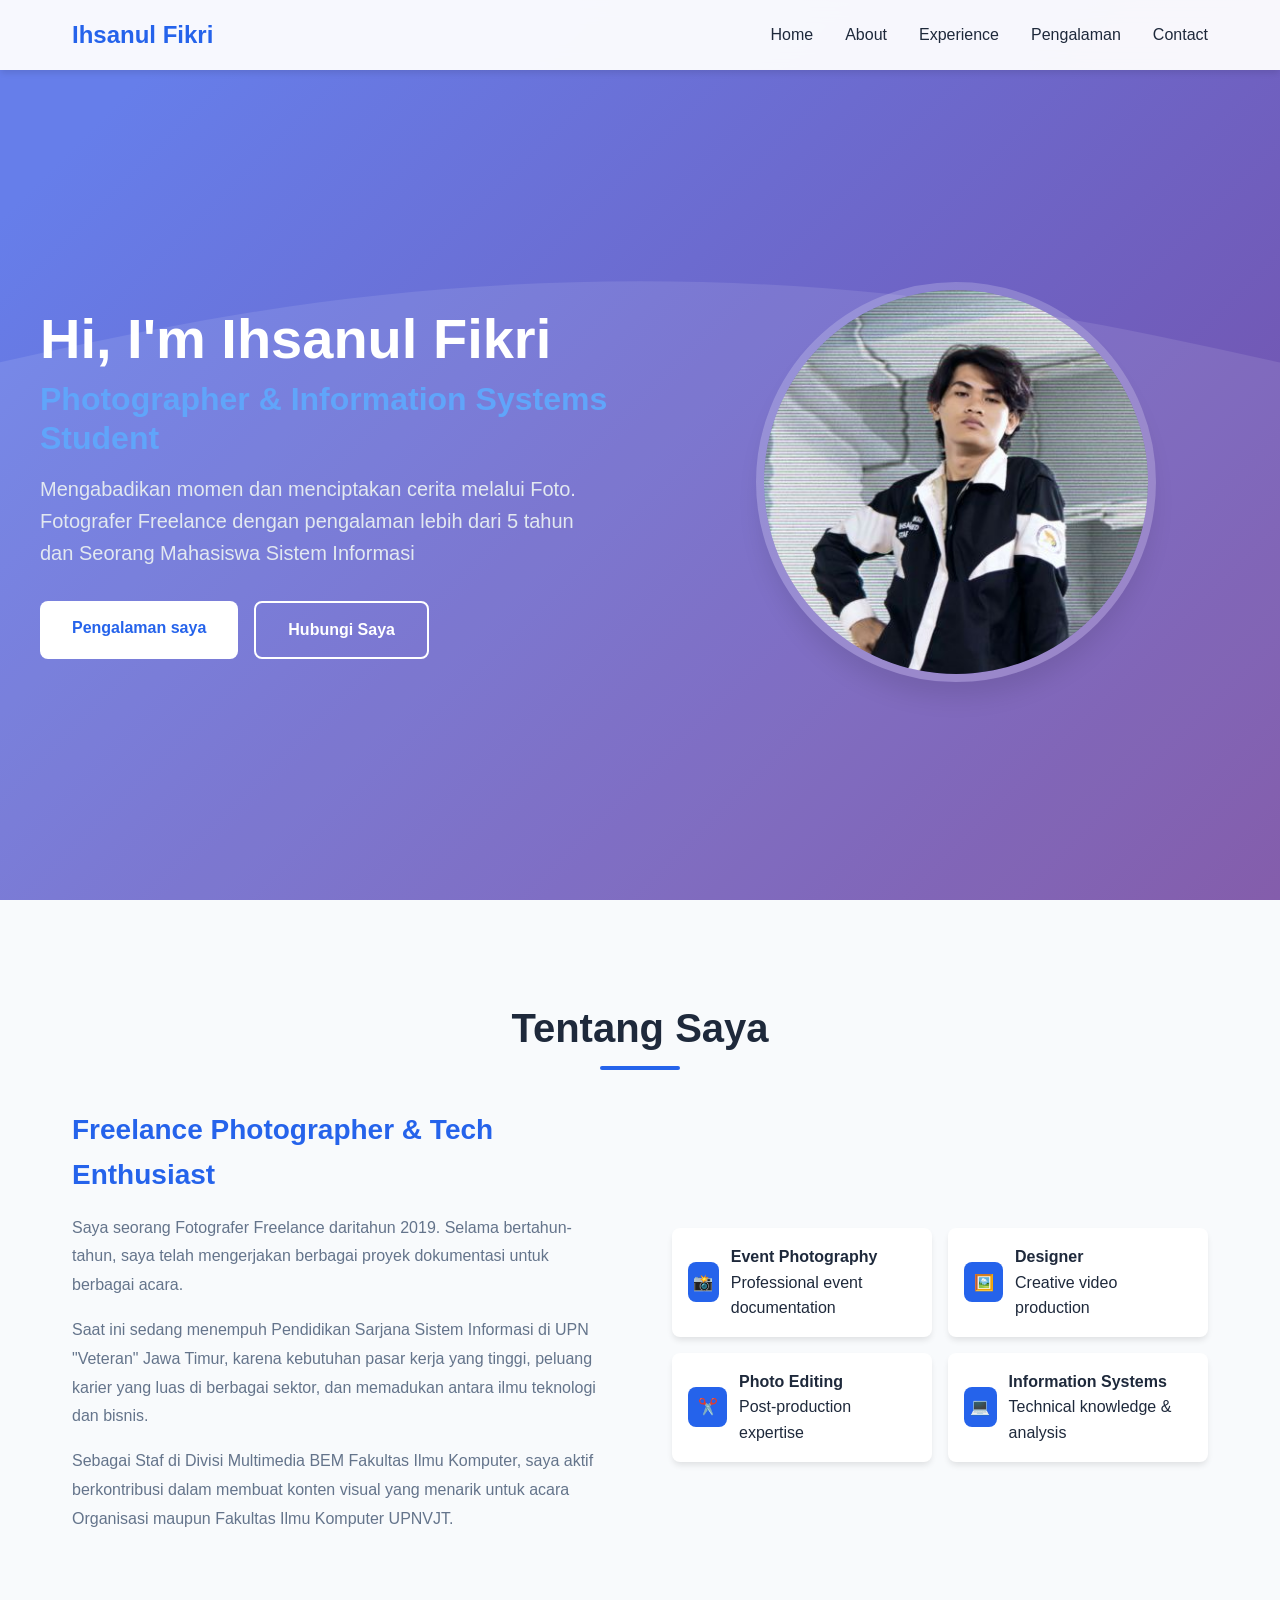
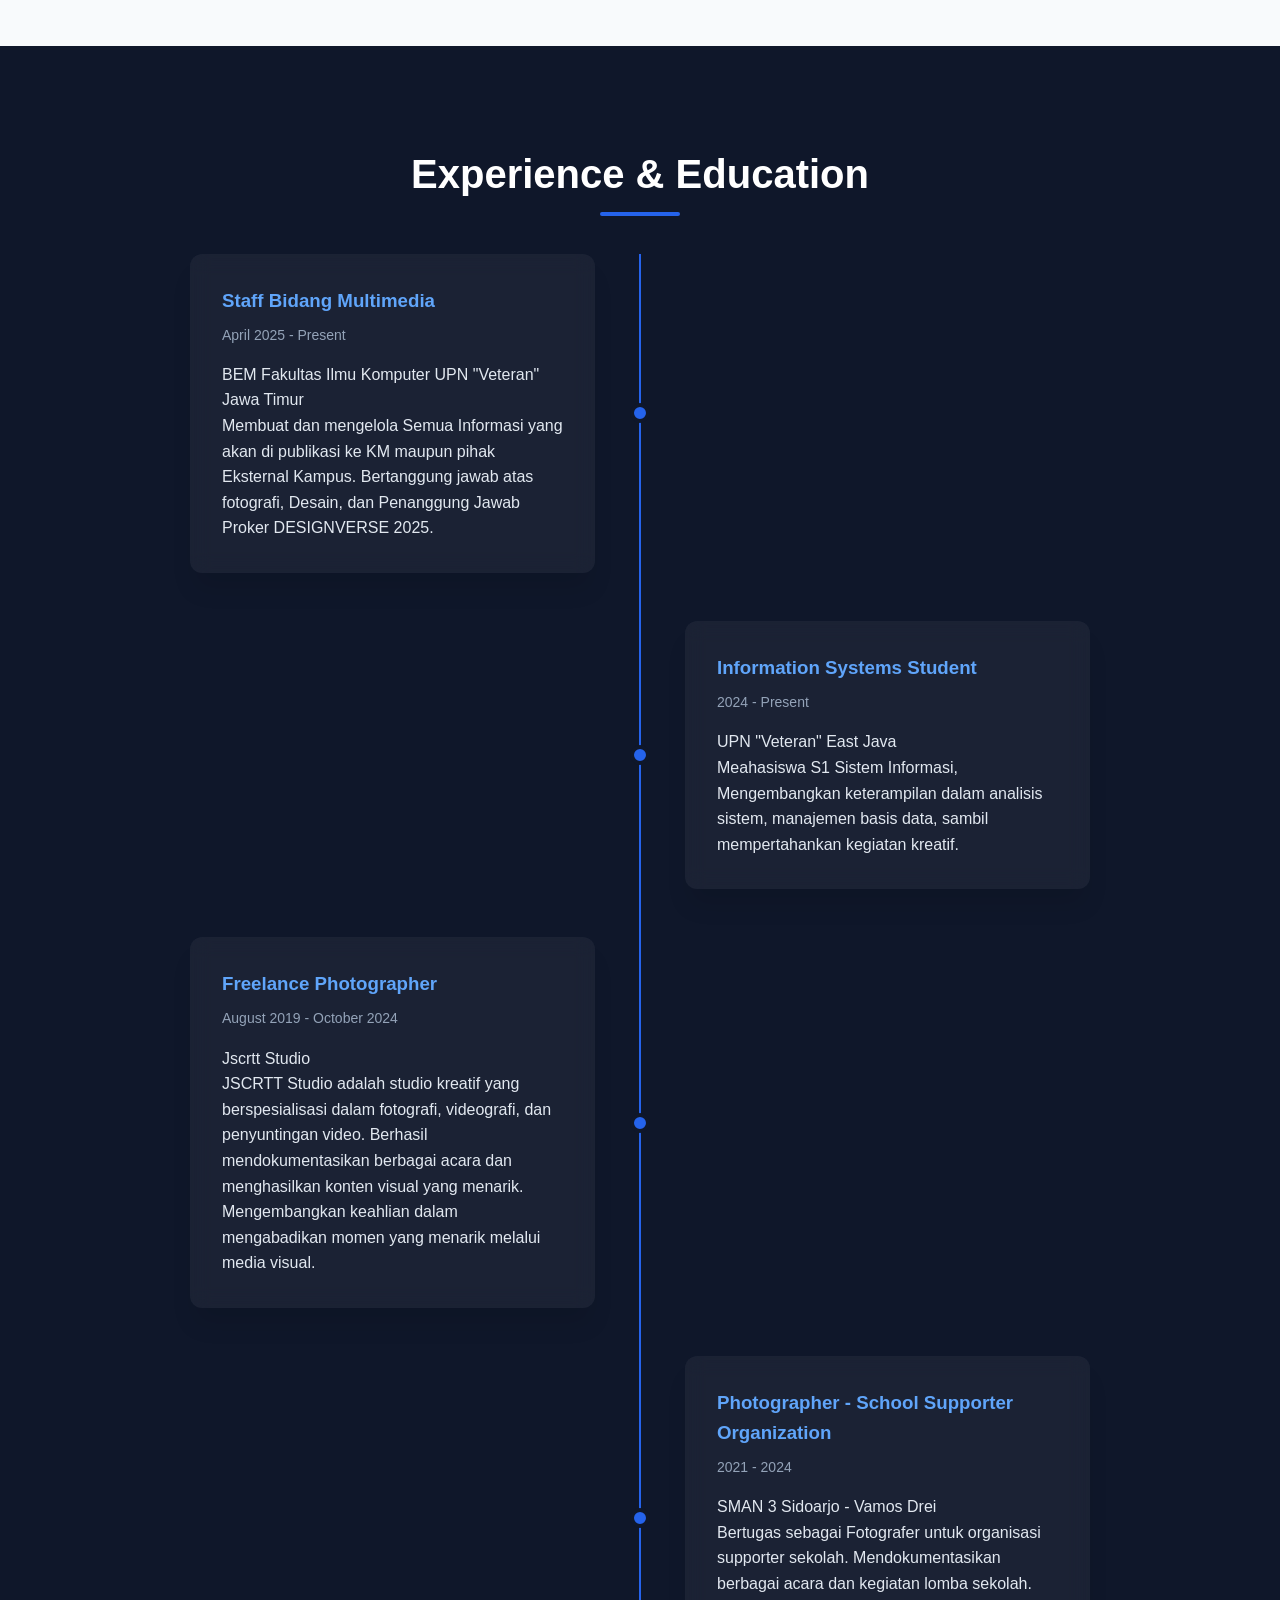
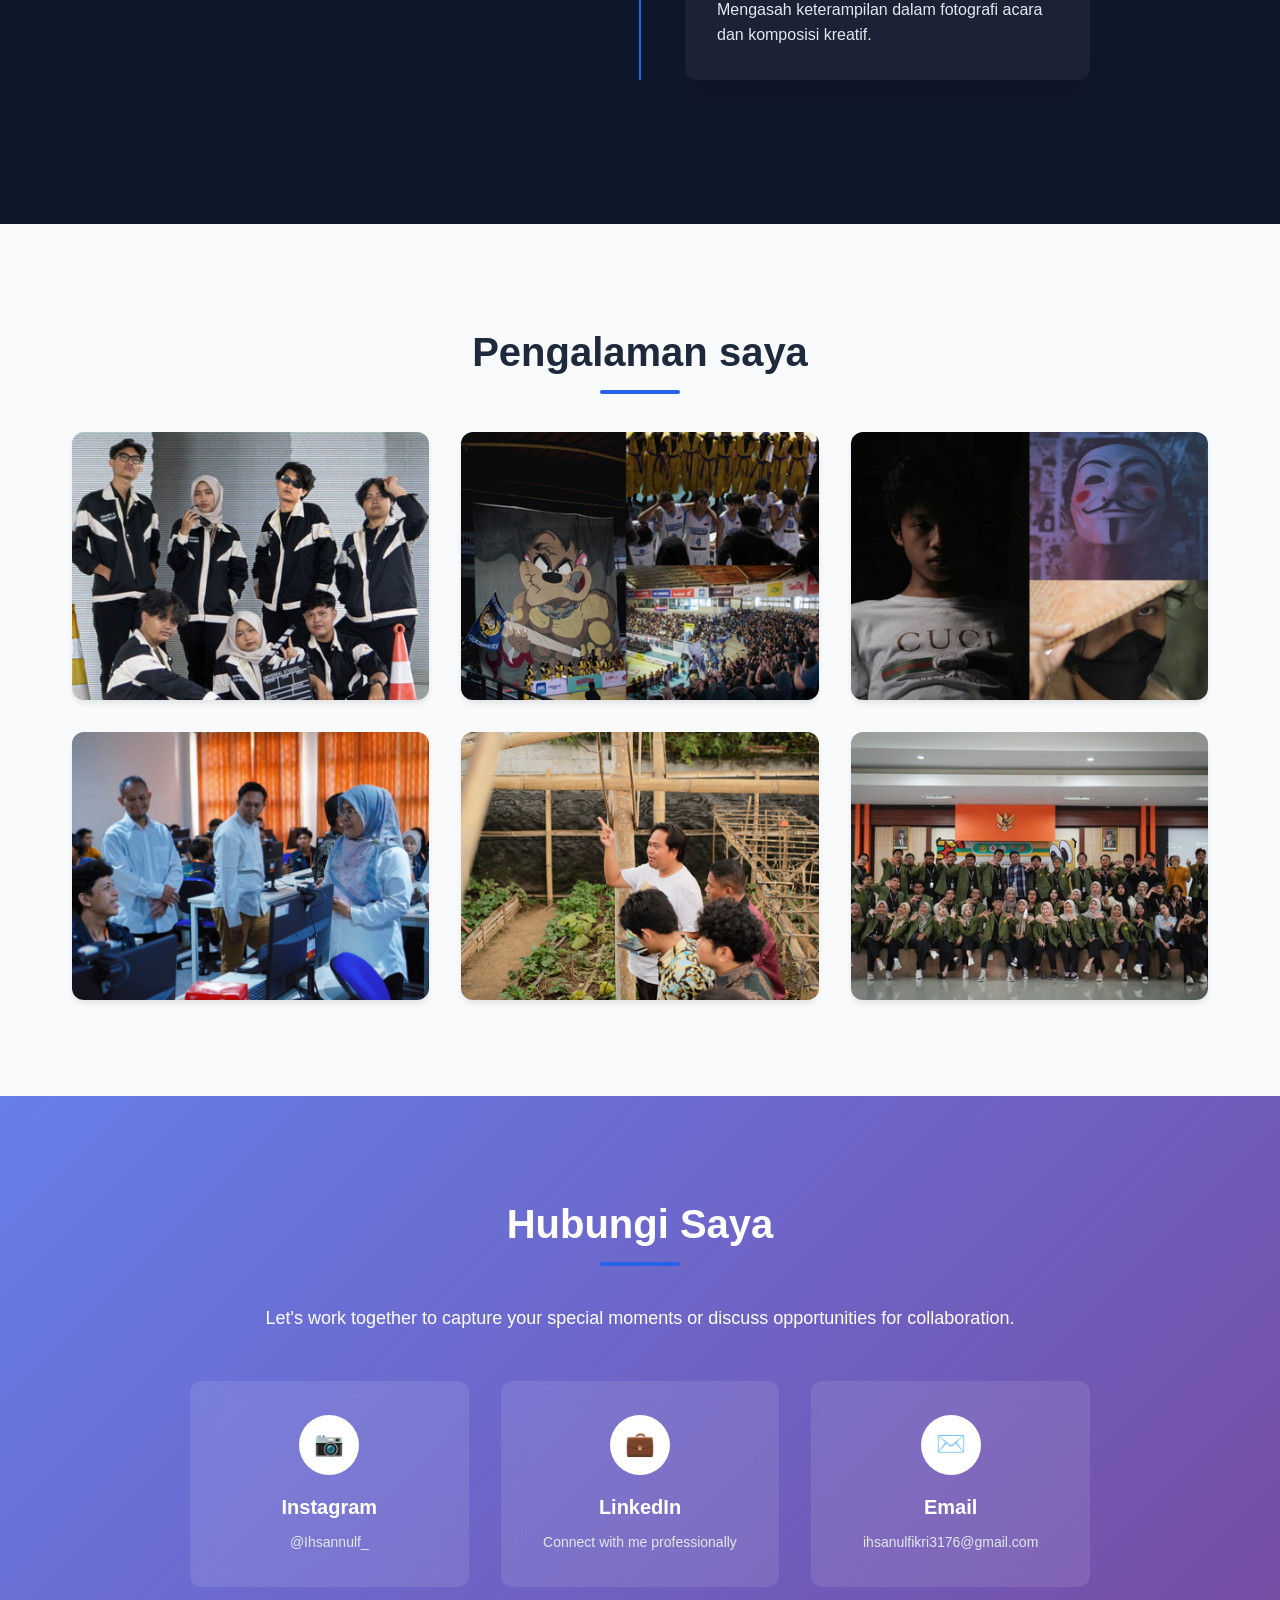
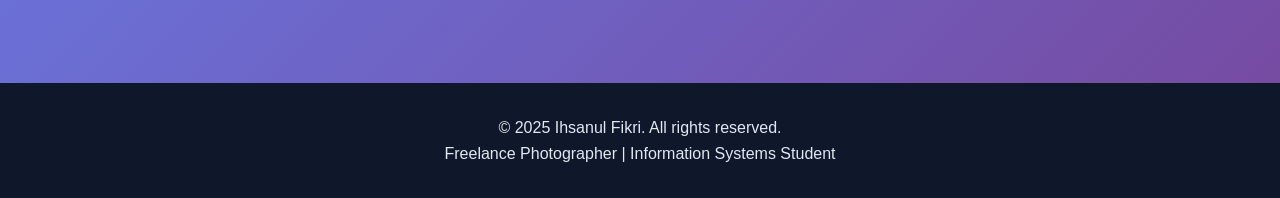
==== index.html @ 61368664 "ganti nama file html" ====
<!DOCTYPE html>
<html lang="en">
  <head>
    <meta charset="UTF-8" />
    <meta name="viewport" content="width=device-width, initial-scale=1.0" />
    <title>Ihsanul Fikri - Portfolio</title>
    <link rel="stylesheet" href="style/style.css">
  </head>
  <body>
    <!-- Navigation -->
    <nav id="navbar">
      <div class="nav-container">
        <div class="logo">Ihsanul Fikri</div>
        <div class="menu-toggle" id="menuToggle">
          <span></span>
          <span></span>
          <span></span>
        </div>
        <ul class="nav-links" id="navLinks">
          <li><a href="#home">Home</a></li>
          <li><a href="#about">About</a></li>
          <li><a href="#experience">Experience</a></li>
          <li><a href="#portfolio">Pengalaman</a></li>
          <li><a href="#contact">Contact</a></li>
        </ul>
      </div>
    </nav>

    <!-- Hero Section -->
    <section id="home" class="hero">
      <div class="hero-content">
        <div class="hero-text">
          <h1>
            Hi, I'm Ihsanul Fikri
            <span>Photographer & Information Systems Student</span>
          </h1>
          <p>
            Mengabadikan momen dan menciptakan cerita melalui Foto. Fotografer
            Freelance dengan pengalaman lebih dari 5 tahun dan Seorang Mahasiswa
            Sistem Informasi
          </p>
          <div class="cta-buttons">
            <a href="#portfolio" class="btn btn-primary">Pengalaman saya</a>
            <a href="#contact" class="btn btn-secondary">Hubungi Saya</a>
          </div>
        </div>
        <div class="hero-image">
          <div class="hero-image-container">
            <img
              src="profile.jpg"
              alt="Professional portrait photograph of Ihsanul Fikri, young male photographer holding camera in modern photography studio with soft dramatic lighting and neutral backdrop"
            />
          </div>
        </div>
      </div>
    </section>

    <!-- About Section -->
    <section id="about" class="about fade-in">
      <h2 class="section-title">Tentang Saya</h2>
      <div class="about-content">
        <div class="about-text">
          <h3>Freelance Photographer & Tech Enthusiast</h3>
          <p>
            Saya seorang Fotografer Freelance daritahun 2019. Selama
            bertahun-tahun, saya telah mengerjakan berbagai proyek dokumentasi
            untuk berbagai acara.
          </p>
          <p>
            Saat ini sedang menempuh Pendidikan Sarjana Sistem Informasi di UPN
            "Veteran" Jawa Timur, karena kebutuhan pasar kerja yang tinggi,
            peluang karier yang luas di berbagai sektor, dan memadukan antara
            ilmu teknologi dan bisnis.
          </p>
          <p>
            Sebagai Staf di Divisi Multimedia BEM Fakultas Ilmu Komputer, saya
            aktif berkontribusi dalam membuat konten visual yang menarik untuk
            acara Organisasi maupun Fakultas Ilmu Komputer UPNVJT.
          </p>
        </div>
        <div class="skills">
          <div class="skill-item">
            <div class="skill-icon">📸</div>
            <div>
              <strong>Event Photography</strong>
              <p>Professional event documentation</p>
            </div>
          </div>
          <div class="skill-item">
            <div class="skill-icon">🖼️</div>
            <div>
              <strong>Designer</strong>
              <p>Creative video production</p>
            </div>
          </div>
          <div class="skill-item">
            <div class="skill-icon">✂️</div>
            <div>
              <strong>Photo Editing</strong>
              <p>Post-production expertise</p>
            </div>
          </div>
          <div class="skill-item">
            <div class="skill-icon">💻</div>
            <div>
              <strong>Information Systems</strong>
              <p>Technical knowledge & analysis</p>
            </div>
          </div>
        </div>
      </div>
    </section>

    <!-- Experience Section -->
    <section id="experience" class="experience fade-in">
      <h2 class="section-title">Experience & Education</h2>
      <div class="timeline">
        <div class="timeline-item">
          <div class="timeline-content">
            <h3>Staff Bidang Multimedia</h3>
            <div class="date">April 2025 - Present</div>
            <p>BEM Fakultas Ilmu Komputer UPN "Veteran" Jawa Timur</p>
            <p>
              Membuat dan mengelola Semua Informasi yang akan di publikasi ke KM
              maupun pihak Eksternal Kampus. Bertanggung jawab atas fotografi,
              Desain, dan Penanggung Jawab Proker DESIGNVERSE 2025.
            </p>
          </div>
          <div class="timeline-dot"></div>
        </div>

        <div class="timeline-item">
          <div class="timeline-content">
            <h3>Information Systems Student</h3>
            <div class="date">2024 - Present</div>
            <p>UPN "Veteran" East Java</p>
            <p>
              Meahasiswa S1 Sistem Informasi, Mengembangkan keterampilan dalam
              analisis sistem, manajemen basis data, sambil mempertahankan
              kegiatan kreatif.
            </p>
          </div>
          <div class="timeline-dot"></div>
        </div>

        <div class="timeline-item">
          <div class="timeline-content">
            <h3>Freelance Photographer</h3>
            <div class="date">August 2019 - October 2024</div>
            <p>Jscrtt Studio</p>
            <p>
              JSCRTT Studio adalah studio kreatif yang berspesialisasi dalam
              fotografi, videografi, dan penyuntingan video. Berhasil
              mendokumentasikan berbagai acara dan menghasilkan konten visual
              yang menarik. Mengembangkan keahlian dalam mengabadikan momen yang
              menarik melalui media visual.
            </p>
          </div>
          <div class="timeline-dot"></div>
        </div>

        <div class="timeline-item">
          <div class="timeline-content">
            <h3>Photographer - School Supporter Organization</h3>
            <div class="date">2021 - 2024</div>
            <p>SMAN 3 Sidoarjo - Vamos Drei</p>
            <p>
              Bertugas sebagai Fotografer untuk organisasi supporter sekolah.
              Mendokumentasikan berbagai acara dan kegiatan lomba sekolah.
              Mengasah keterampilan dalam fotografi acara dan komposisi kreatif.
            </p>
          </div>
          <div class="timeline-dot"></div>
        </div>
      </div>
    </section>

    <!-- Portfolio Section -->
    <section id="portfolio" class="portfolio fade-in">
      <h2 class="section-title">Pengalaman saya</h2>
      <div class="gallery">
        <div class="gallery-item">
          <img
            src="mulmedall.jpg"
            alt="Menjadi Staff Bidang Multimedia BEM Fasilkom UPNVJT Peridode 2024/2025"
          />
          <div class="gallery-overlay">
            <h3>BEM Fasilkom UPNVJT</h3>
          </div>
        </div>

        <div class="gallery-item">
          <img
            src="Sport.jpg"
            alt="Menjadi Photographer di Organisasi Supporter SMAN 3 Sidoarjo"
          />
          <div class="gallery-overlay">
            <h3>Sports Photography</h3>
          </div>
        </div>

        <div class="gallery-item">
          <img
            src="Potrait.png"
            alt="Melakukan Jasa Potrait Photography Dari @JSCRTT Studio"
          />
          <div class="gallery-overlay">
            <h3>Portrait Photography</h3>
          </div>
        </div>

        <div class="gallery-item">
          <img
            src="ISP.jpg"
            alt="Menjadi panitia di International Summer Program di UPN 'Veteran' Jawa Timur dengan mendatangkan Mahasiswa International"
          />
          <div class="gallery-overlay">
            <h3>International Summer Program</h3>
          </div>
        </div>

        <div class="gallery-item">
          <img
            src="Bimtek.png"
            alt="Menjadi perwakilan pemuda Sidoarjo untuk belajar banyak hal tentang Agrobisnis dan Agroteknologi langsung dari perkebunan yang menerapkan sistem IoT."
          />
          <div class="gallery-overlay">
            <h3>BIMTEK Pemuda DISPORAPAR Sidoarjo</h3>
          </div>
        </div>

        <div class="gallery-item">
          <img
            src="fasilkomfest.png"
            alt="Berkesempatan bergabung dengan panitia acara yang diselenggarakan oleh BEM Fakultas Ilmu Komputer UPN 'Veteran' Jawa Timur, yaitu Fasilkom Fest 2024."
          />
          <div class="gallery-overlay">
            <h3>Fasilkom Fest 2024 UPNVJT</h3>
          </div>
        </div>
      </div>
    </section>

    <!-- Contact Section -->
    <section id="contact" class="contact fade-in">
      <h2 class="section-title">Hubungi Saya</h2>
      <div class="contact-content">
        <p style="text-align: center; font-size: 1.125rem; margin-bottom: 2rem">
          Let's work together to capture your special moments or discuss
          opportunities for collaboration.
        </p>
        <div class="social-links">
          <a
            href="https://www.instagram.com/ihsannulf_/"
            target="_blank"
            class="social-card"
          >
            <div class="social-icon">📷</div>
            <h3>Instagram</h3>
            <p>@Ihsannulf_</p>
          </a>

          <a
            href="https://www.linkedin.com/in/ihsanul-fikri-958774306/"
            target="_blank"
            class="social-card"
          >
            <div class="social-icon">💼</div>
            <h3>LinkedIn</h3>
            <p>Connect with me professionally</p>
          </a>

          <a href="mailto:ihsanulfikri3176@gmail.com" class="social-card">
            <div class="social-icon">✉️</div>
            <h3>Email</h3>
            <p>ihsanulfikri3176@gmail.com</p>
          </a>
        </div>
      </div>
    </section>

    <!-- Footer -->
    <footer>
      <p>&copy; 2025 Ihsanul Fikri. All rights reserved.</p>
      <p>Freelance Photographer | Information Systems Student</p>
    </footer>

  <script src="js/script.js"></script> 
  </body>
</html>
---- style/style.css ----
* {
  margin: 0;
  padding: 0;
  box-sizing: border-box;
}

:root {
  --primary-color: #2563eb;
  --secondary-color: #1e40af;
  --accent-color: #60a5fa;
  --dark-bg: #0f172a;
  --light-bg: #f8fafc;
  --text-dark: #1e293b;
  --text-light: #e2e8f0;
  --card-bg: #ffffff;
  --shadow: 0 4px 6px -1px rgba(0, 0, 0, 0.1);
  --shadow-lg: 0 20px 25px -5px rgba(0, 0, 0, 0.1);
}

body {
  font-family: "Segoe UI", Tahoma, Geneva, Verdana, sans-serif;
  line-height: 1.6;
  color: var(--text-dark);
  background-color: var(--light-bg);
  overflow-x: hidden;
}

/* Navigation */
nav {
  position: fixed;
  top: 0;
  width: 100%;
  background: rgba(255, 255, 255, 0.95);
  backdrop-filter: blur(10px);
  box-shadow: var(--shadow);
  z-index: 1000;
  transition: all 0.3s ease;
}

nav.scrolled {
  box-shadow: var(--shadow-lg);
}

.nav-container {
  max-width: 1200px;
  margin: 0 auto;
  padding: 1rem 2rem;
  display: flex;
  justify-content: space-between;
  align-items: center;
}

.logo {
  font-size: 1.5rem;
  font-weight: 700;
  color: var(--primary-color);
}

.nav-links {
  display: flex;
  gap: 2rem;
  list-style: none;
}

.nav-links a {
  text-decoration: none;
  color: var(--text-dark);
  font-weight: 500;
  transition: color 0.3s ease;
  position: relative;
}

.nav-links a::after {
  content: "";
  position: absolute;
  bottom: -5px;
  left: 0;
  width: 0;
  height: 2px;
  background: var(--primary-color);
  transition: width 0.3s ease;
}

.nav-links a:hover::after {
  width: 100%;
}

.menu-toggle {
  display: none;
  flex-direction: column;
  cursor: pointer;
  gap: 5px;
}

.menu-toggle span {
  width: 25px;
  height: 3px;
  background: var(--primary-color);
  transition: all 0.3s ease;
}

/* Hero Section */
.hero {
  min-height: 100vh;
  display: flex;
  align-items: center;
  justify-content: center;
  background: linear-gradient(135deg, #667eea 10%, #764ba2 100%);
  position: relative;
  overflow: hidden;
  padding: 6rem 2rem 2rem;
}

.hero::before {
  content: "";
  position: absolute;
  top: 0;
  left: 0;
  right: 0;
  bottom: 0;
  background: url('data:image/svg+xml,<svg xmlns="http://www.w3.org/2000/svg" viewBox="0 0 1440 320"><path fill="%23ffffff" fill-opacity="0.1" d="M0,96L48,112C96,128,192,160,288,160C384,160,480,128,576,112C672,96,768,96,864,112C960,128,1056,160,1152,165.3C1248,171,1344,149,1392,138.7L1440,128L1440,320L1392,320C1344,320,1248,320,1152,320C1056,320,960,320,864,320C768,320,672,320,576,320C480,320,384,320,288,320C192,320,96,320,48,320L0,320Z"></path></svg>')
    no-repeat bottom;
  background-size: cover;
}

.hero-content {
  max-width: 1200px;
  display: grid;
  grid-template-columns: 1fr 1fr;
  gap: 4rem;
  align-items: center;
  position: relative;
  z-index: 1;
}

.hero-text h1 {
  font-size: 3.5rem;
  color: white;
  margin-bottom: 1rem;
  line-height: 1.2;
}

.hero-text h1 span {
  display: block;
  font-size: 2rem;
  color: var(--accent-color);
  margin-top: 0.5rem;
}

.hero-text p {
  font-size: 1.25rem;
  color: var(--text-light);
  margin-bottom: 2rem;
}

.cta-buttons {
  display: flex;
  gap: 1rem;
  flex-wrap: wrap;
}

.btn {
  padding: 0.875rem 2rem;
  border: none;
  border-radius: 8px;
  font-size: 1rem;
  font-weight: 600;
  cursor: pointer;
  transition: all 0.3s ease;
  text-decoration: none;
  display: inline-block;
}

.btn-primary {
  background: white;
  color: var(--primary-color);
}

.btn-primary:hover {
  transform: translateY(-2px);
  box-shadow: var(--shadow-lg);
}

.btn-secondary {
  background: transparent;
  color: white;
  border: 2px solid white;
}

.btn-secondary:hover {
  background: white;
  color: var(--primary-color);
}

.hero-image {
  position: relative;
}

.hero-image-container {
  width: 400px;
  height: 400px;
  border-radius: 50%;
  overflow: hidden;
  border: 8px solid rgba(255, 255, 255, 0.2);
  box-shadow: var(--shadow-lg);
  margin: 0 auto;
}

.hero-image-container img {
  width: 100%;
  height: 100%;
  object-fit: cover;
}

/* About Section */
.about {
  padding: 6rem 2rem;
  max-width: 1200px;
  margin: 0 auto;
}

.section-title {
  text-align: center;
  font-size: 2.5rem;
  color: var(--text-dark);
  margin-bottom: 3rem;
  position: relative;
}

.section-title::after {
  content: "";
  position: absolute;
  bottom: -10px;
  left: 50%;
  transform: translateX(-50%);
  width: 80px;
  height: 4px;
  background: var(--primary-color);
  border-radius: 2px;
}

.about-content {
  display: grid;
  grid-template-columns: 1fr 1fr;
  gap: 4rem;
  align-items: center;
}

.about-text h3 {
  font-size: 1.75rem;
  color: var(--primary-color);
  margin-bottom: 1rem;
}

.about-text p {
  color: #64748b;
  margin-bottom: 1rem;
  line-height: 1.8;
}

.skills {
  display: grid;
  grid-template-columns: repeat(2, 1fr);
  gap: 1rem;
  margin-top: 2rem;
}

.skill-item {
  background: var(--card-bg);
  padding: 1rem;
  border-radius: 8px;
  box-shadow: var(--shadow);
  display: flex;
  align-items: center;
  gap: 0.75rem;
}

.skill-icon {
  width: 40px;
  height: 40px;
  background: var(--primary-color);
  border-radius: 8px;
  display: flex;
  align-items: center;
  justify-content: center;
  color: white;
  font-weight: 700;
}

/* Experience Section */
.experience {
  background: var(--dark-bg);
  color: var(--text-light);
  padding: 6rem 2rem;
}

.experience .section-title {
  color: white;
}

.timeline {
  max-width: 900px;
  margin: 0 auto;
  position: relative;
}

.timeline::before {
  content: "";
  position: absolute;
  left: 50%;
  transform: translateX(-50%);
  width: 2px;
  height: 100%;
  background: var(--primary-color);
}

.timeline-item {
  margin-bottom: 3rem;
  position: relative;
  display: flex;
  align-items: center;
}

.timeline-item:nth-child(odd) {
  flex-direction: row;
}

.timeline-item:nth-child(even) {
  flex-direction: row-reverse;
}

.timeline-content {
  width: 45%;
  background: rgba(255, 255, 255, 0.05);
  padding: 2rem;
  border-radius: 12px;
  box-shadow: var(--shadow-lg);
  backdrop-filter: blur(10px);
}

.timeline-dot {
  position: absolute;
  left: 50%;
  transform: translateX(-50%);
  width: 20px;
  height: 20px;
  background: var(--primary-color);
  border-radius: 50%;
  border: 4px solid var(--dark-bg);
}

.timeline-content h3 {
  color: var(--accent-color);
  margin-bottom: 0.5rem;
}

.timeline-content .date {
  color: #94a3b8;
  font-size: 0.875rem;
  margin-bottom: 1rem;
}

/* Portfolio Gallery */
.portfolio {
  padding: 6rem 2rem;
  max-width: 1200px;
  margin: 0 auto;
}

.gallery {
  display: grid;
  grid-template-columns: repeat(auto-fit, minmax(300px, 1fr));
  gap: 2rem;
  margin-top: 3rem;
}

.gallery-item {
  position: relative;
  border-radius: 12px;
  overflow: hidden;
  cursor: pointer;
  box-shadow: var(--shadow);
  transition: transform 0.3s ease;
  aspect-ratio: 4/3;
}

.gallery-item:hover {
  transform: translateY(-10px);
}

.gallery-item img {
  width: 100%;
  height: 100%;
  object-fit: cover;
  transition: transform 0.3s ease;
}

.gallery-item:hover img {
  transform: scale(1.1);
}

.gallery-overlay {
  position: absolute;
  bottom: 0;
  left: 0;
  right: 0;
  background: linear-gradient(to top, rgba(0, 0, 0, 0.8), transparent);
  padding: 2rem 1.5rem 1.5rem;
  transform: translateY(100%);
  transition: transform 0.3s ease;
}

.gallery-item:hover .gallery-overlay {
  transform: translateY(0);
}

.gallery-overlay h3 {
  color: white;
  font-size: 1.25rem;
}

/* Contact Section */
.contact {
  background: linear-gradient(135deg, #667eea 0%, #764ba2 100%);
  color: white;
  padding: 6rem 2rem;
}

.contact .section-title {
  color: white;
}

.contact-content {
  max-width: 900px;
  margin: 0 auto;
}

.social-links {
  display: grid;
  grid-template-columns: repeat(auto-fit, minmax(250px, 1fr));
  gap: 2rem;
  margin-top: 3rem;
}

.social-card {
  background: rgba(255, 255, 255, 0.1);
  backdrop-filter: blur(10px);
  padding: 2rem;
  border-radius: 12px;
  text-align: center;
  transition: all 0.3s ease;
  text-decoration: none;
  color: white;
  border: 2px solid transparent;
}

.social-card:hover {
  background: rgba(255, 255, 255, 0.2);
  transform: translateY(-5px);
  border-color: white;
}

.social-icon {
  width: 60px;
  height: 60px;
  background: white;
  border-radius: 50%;
  display: flex;
  align-items: center;
  justify-content: center;
  margin: 0 auto 1rem;
  font-size: 1.5rem;
  color: var(--primary-color);
}

.social-card h3 {
  font-size: 1.25rem;
  margin-bottom: 0.5rem;
}

.social-card p {
  color: var(--text-light);
  font-size: 0.875rem;
}

/* Footer */
footer {
  background: var(--dark-bg);
  color: var(--text-light);
  text-align: center;
  padding: 2rem;
}

/* Responsive Design */
@media (max-width: 768px) {
  .menu-toggle {
    display: flex;
  }

  .nav-links {
    position: fixed;
    top: 70px;
    left: -100%;
    width: 100%;
    background: white;
    flex-direction: column;
    padding: 2rem;
    box-shadow: var(--shadow-lg);
    transition: left 0.3s ease;
  }

  .nav-links.active {
    left: 0;
  }

  .hero-content {
    grid-template-columns: 1fr;
    text-align: center;
  }

  .hero-text h1 {
    font-size: 2.5rem;
  }

  .hero-image-container {
    width: 300px;
    height: 300px;
  }

  .about-content {
    grid-template-columns: 1fr;
  }

  .timeline::before {
    left: 20px;
  }

  .timeline-item {
    flex-direction: row !important;
    padding-left: 50px;
  }

  .timeline-content {
    width: 100%;
  }

  .timeline-dot {
    left: 20px;
  }

  .skills {
    grid-template-columns: 1fr;
  }

  .cta-buttons {
    justify-content: center;
  }
}

/* Scroll Animation */
.fade-in {
  opacity: 0;
  transform: translateY(30px);
  transition: opacity 0.6s ease, transform 0.6s ease;
}

.fade-in.visible {
  opacity: 1;
  transform: translateY(0);
}
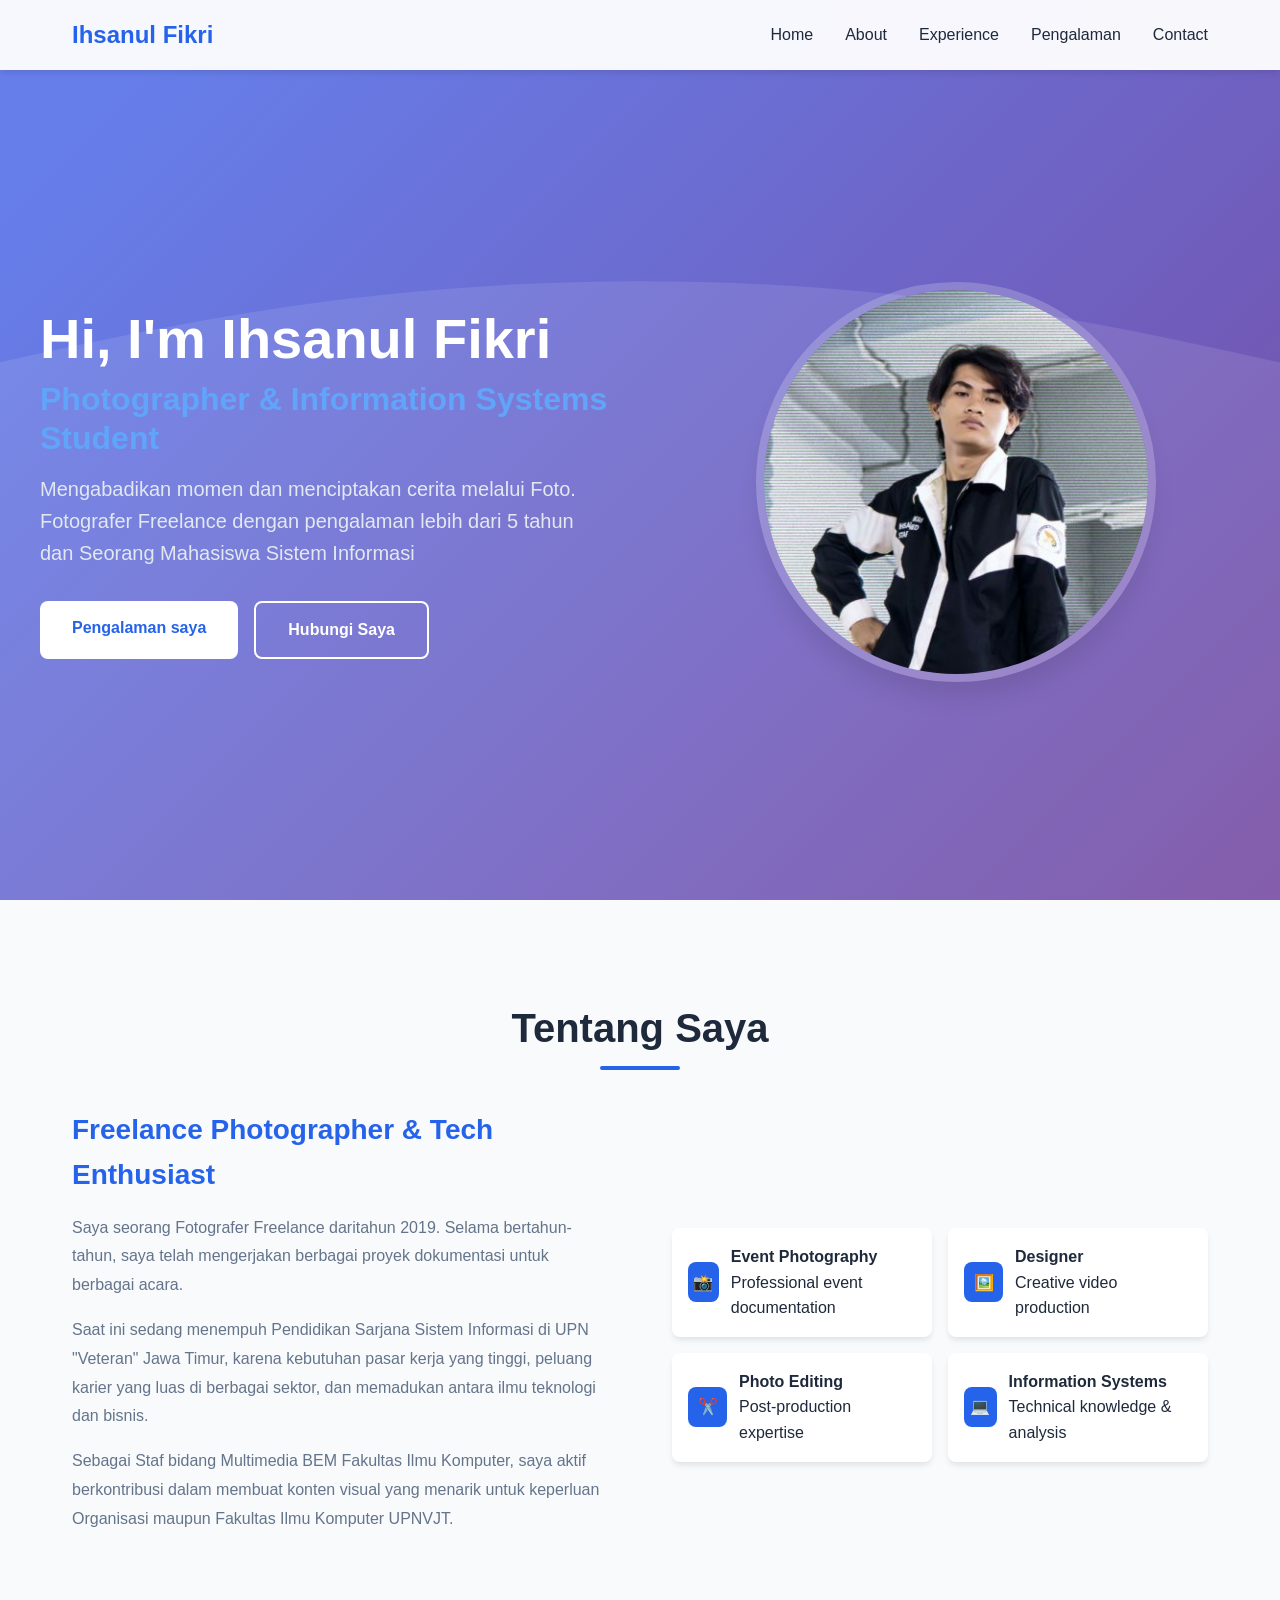
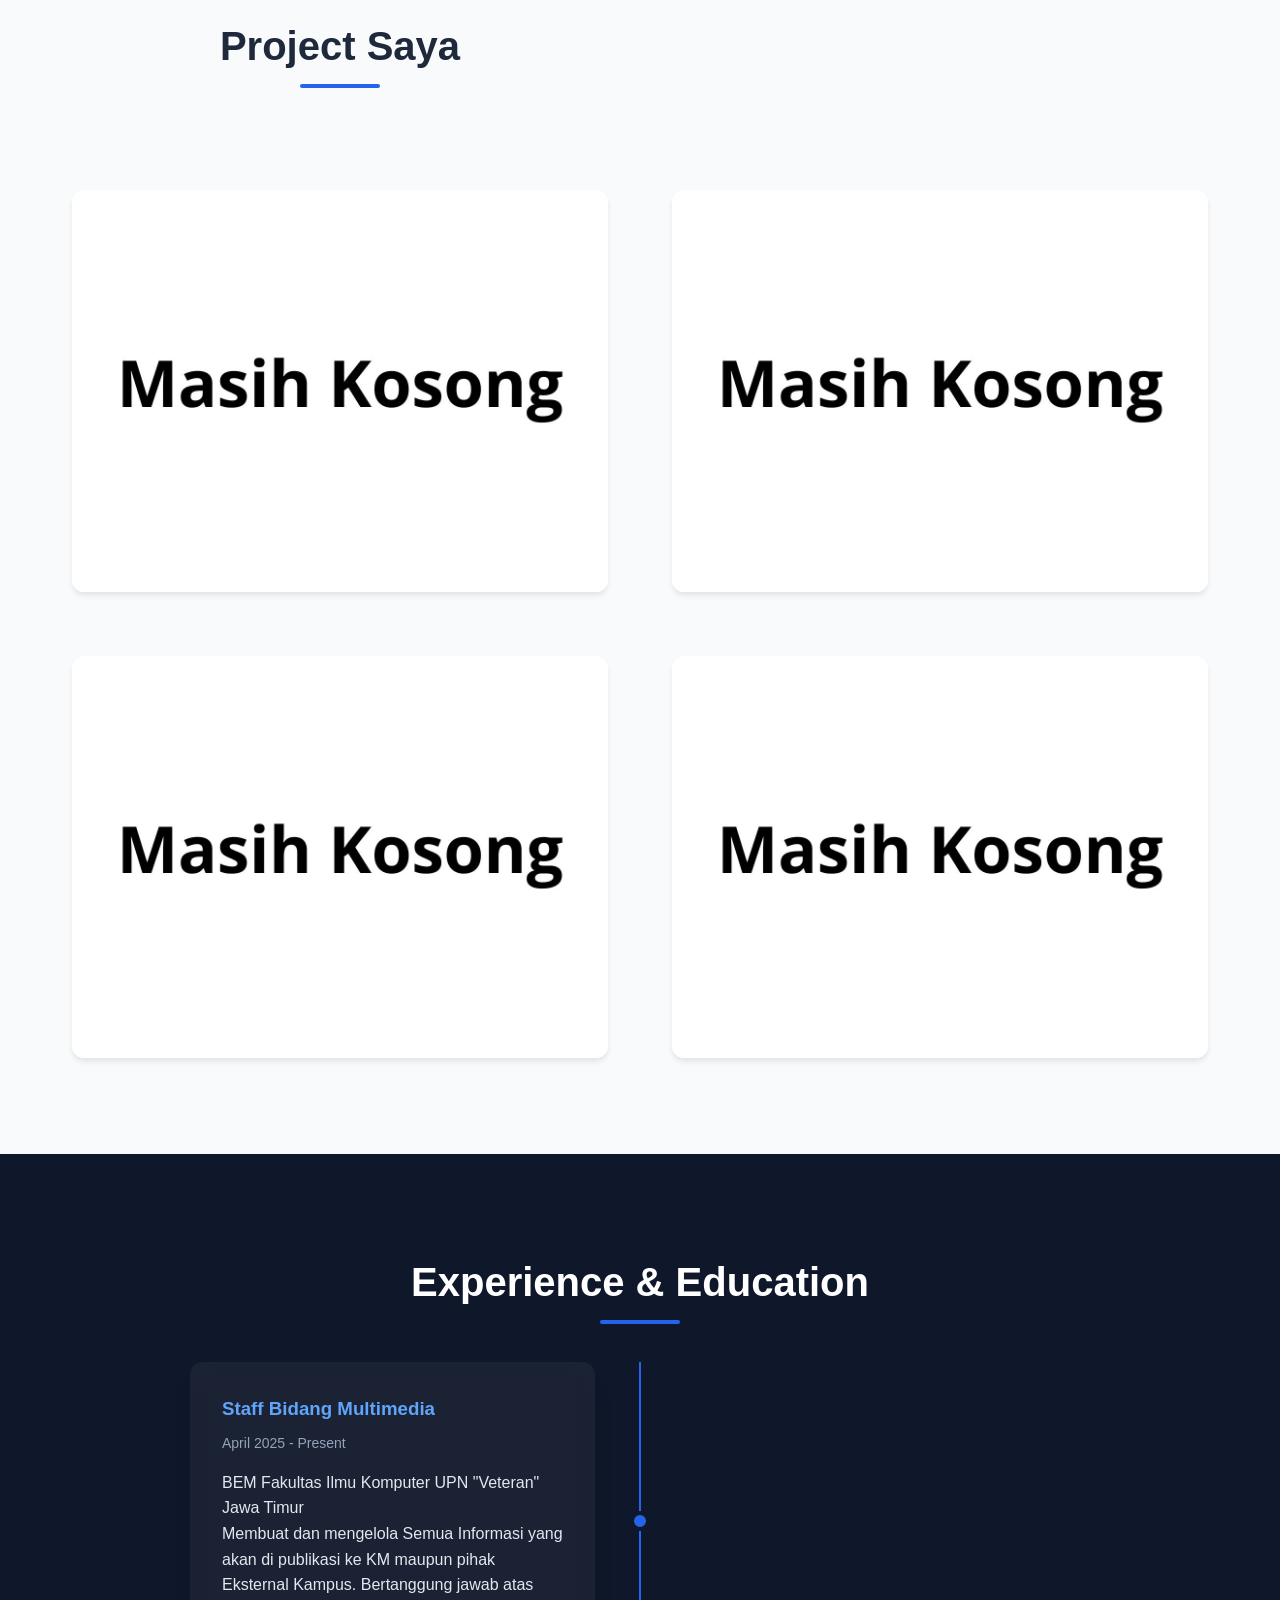
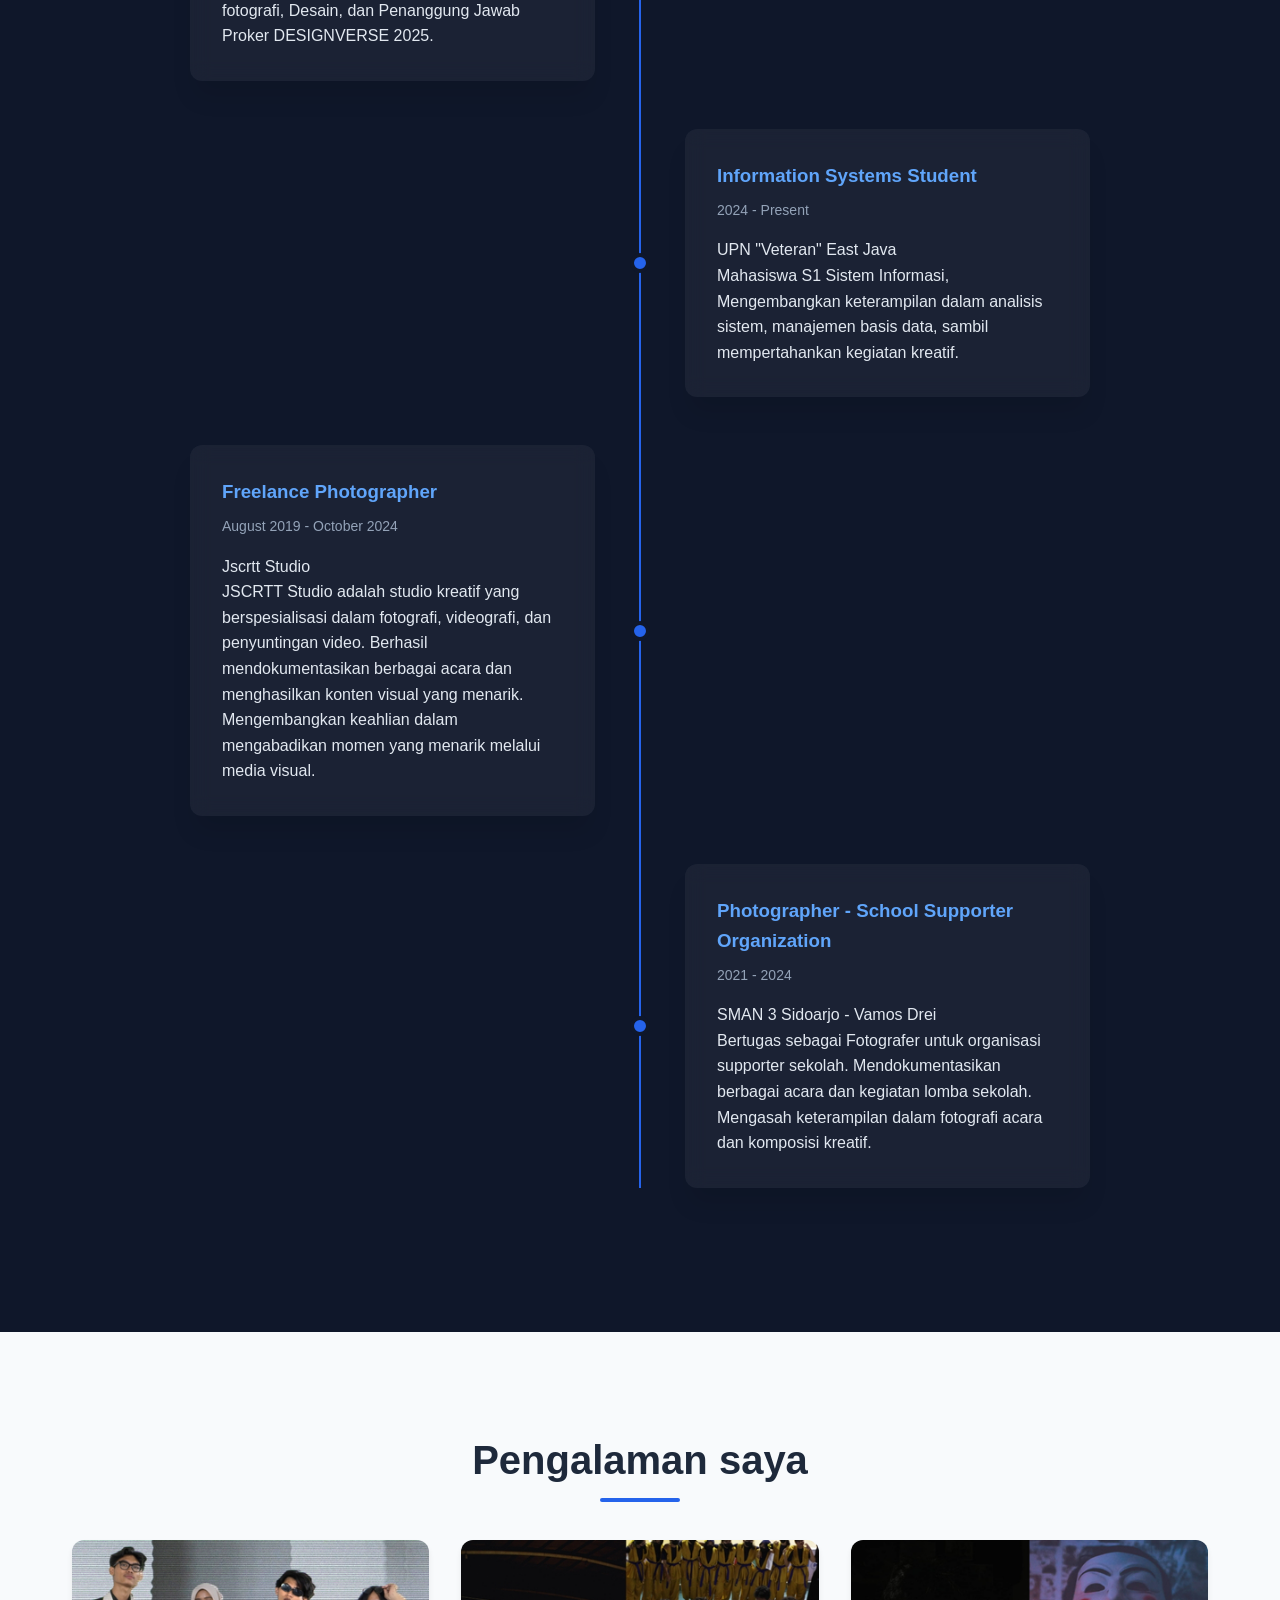
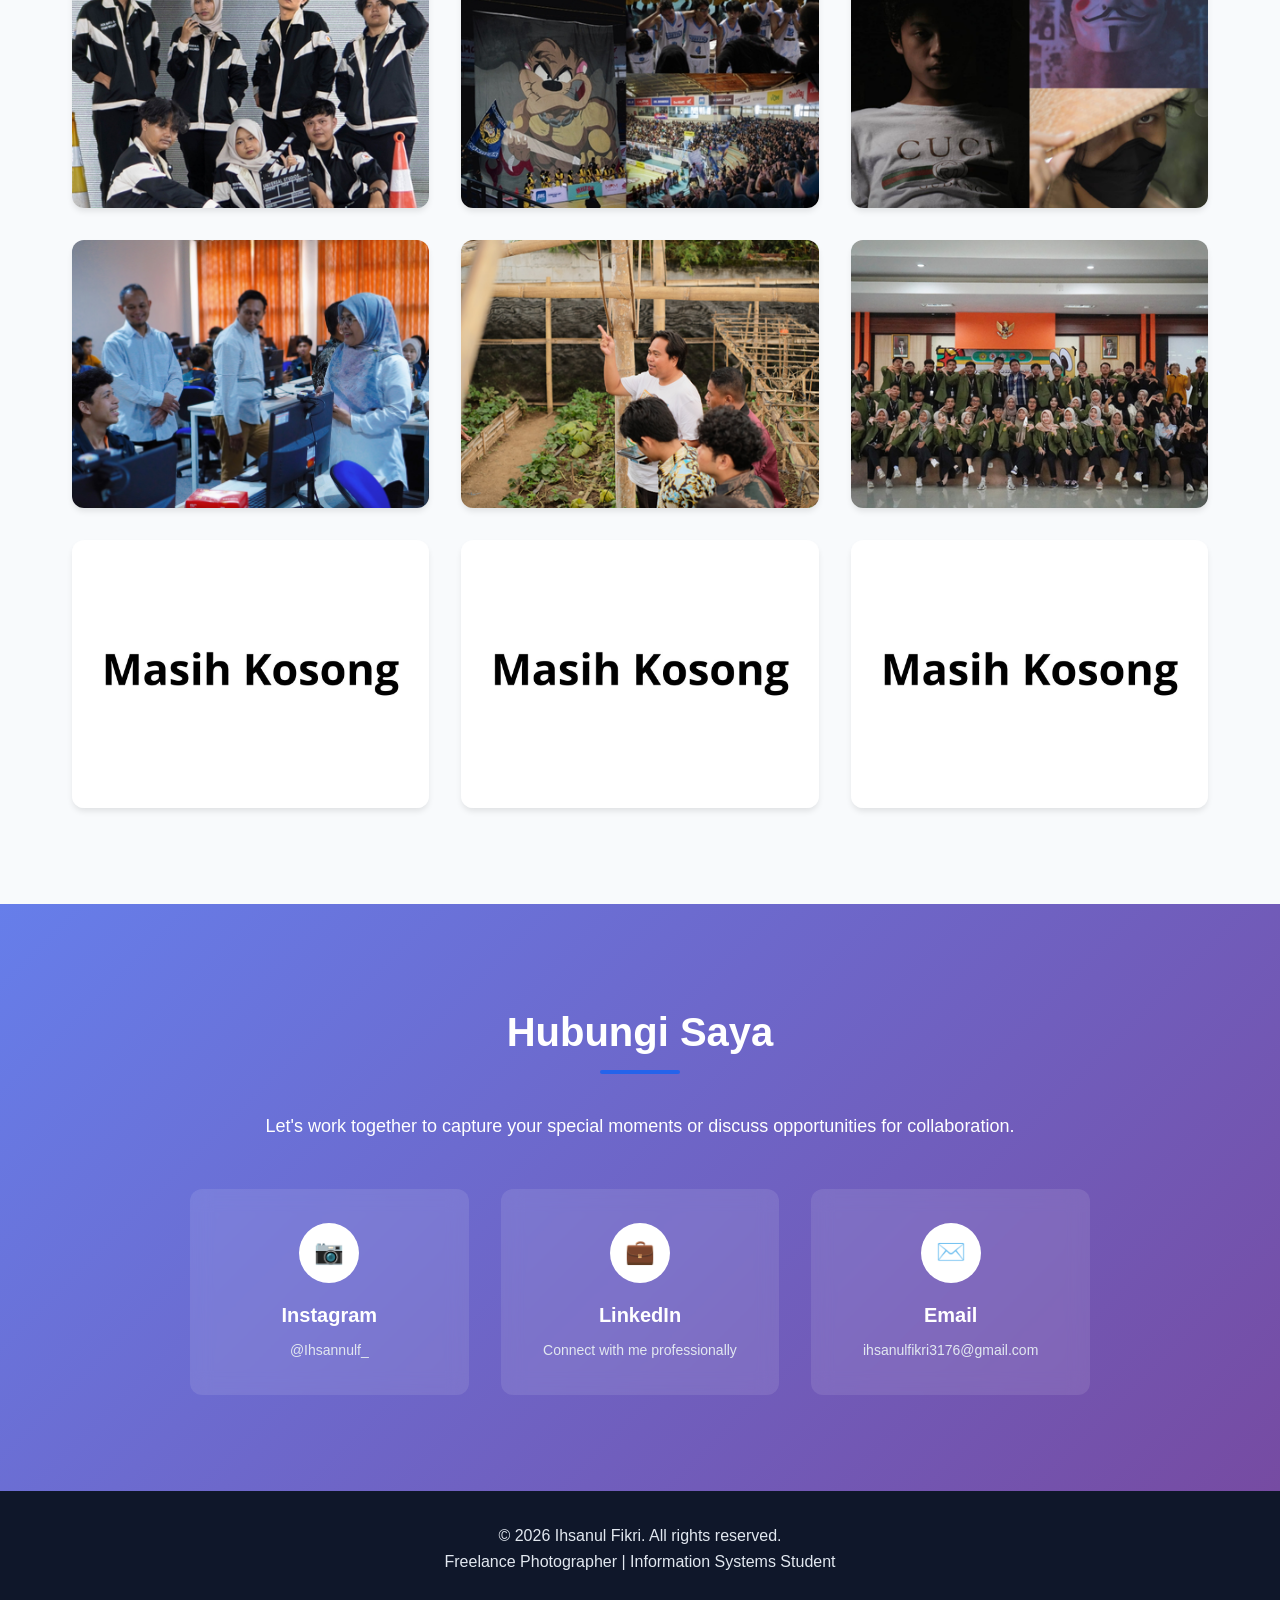
==== commit 8425e23e: "menambahkan layout project dan pengalaman. tambah fitur bisa di tekan ke link beda" ====
--- a/index.html
+++ b/index.html
@@ -1,10 +1,10 @@
-<!DOCTYPE html>
+<!doctype html>
 <html lang="en">
   <head>
     <meta charset="UTF-8" />
     <meta name="viewport" content="width=device-width, initial-scale=1.0" />
     <title>Ihsanul Fikri - Portfolio</title>
-    <link rel="stylesheet" href="style/style.css">
+    <link rel="stylesheet" href="style/style.css" />
   </head>
   <body>
     <!-- Navigation -->
@@ -73,9 +73,9 @@
             ilmu teknologi dan bisnis.
           </p>
           <p>
-            Sebagai Staf di Divisi Multimedia BEM Fakultas Ilmu Komputer, saya
+            Sebagai Staf bidang Multimedia BEM Fakultas Ilmu Komputer, saya
             aktif berkontribusi dalam membuat konten visual yang menarik untuk
-            acara Organisasi maupun Fakultas Ilmu Komputer UPNVJT.
+            keperluan Organisasi maupun Fakultas Ilmu Komputer UPNVJT.
           </p>
         </div>
         <div class="skills">
@@ -108,6 +108,58 @@
             </div>
           </div>
         </div>
+        
+        <h2 class="section-title">Project Saya</h2>
+        <div class="about-content"></div>
+        <!--Foto Foto-->
+        <a href="https://drive.google.com/drive/u/1/folders/18NtLBnQ1QBLh0kte--g5OJAegUnLbmfH" target="_blank">
+         <div class="gallery-item">
+          <img
+            src="Masih Kosong.jpg"
+            alt="Menjadi Staff Bidang Multimedia BEM Fasilkom UPNVJT Peridode 2024/2025"
+          />
+          <div class="gallery-overlay">
+            <h3>MASIH KOSONG</h3>
+          </div>
+        </div>
+        </a>
+
+        <a href="https://drive.google.com/drive/u/1/folders/18NtLBnQ1QBLh0kte--g5OJAegUnLbmfH" target="_blank">
+        <div class="gallery-item">
+          <img
+            src="Masih Kosong.jpg"
+            alt="Menjadi Staff Bidang Multimedia BEM Fasilkom UPNVJT Peridode 2024/2025"
+          />
+          <div class="gallery-overlay">
+            <h3>MASIH KOSONG</h3>
+          </div>
+        </div>
+        </a>
+
+        <a href="https://drive.google.com/drive/u/1/folders/18NtLBnQ1QBLh0kte--g5OJAegUnLbmfH" target="_blank">
+        <div class="gallery-item">
+          <img
+            src="Masih Kosong.jpg"
+            alt="Menjadi Staff Bidang Multimedia BEM Fasilkom UPNVJT Peridode 2024/2025"
+          />
+          <div class="gallery-overlay">
+            <h3>MASIH KOSONG</h3>
+          </div>
+        </div>
+        </a>
+
+        <a href="https://drive.google.com/drive/u/1/folders/18NtLBnQ1QBLh0kte--g5OJAegUnLbmfH" target="_blank">
+         <div class="gallery-item">
+          <img
+            src="Masih Kosong.jpg"
+            alt="Menjadi Staff Bidang Multimedia BEM Fasilkom UPNVJT Peridode 2024/2025"
+          />
+          <div class="gallery-overlay">
+            <h3>MASIH KOSONG</h3>
+          </div>
+        </div>
+        </a>
+
       </div>
     </section>
 
@@ -135,7 +187,7 @@
             <div class="date">2024 - Present</div>
             <p>UPN "Veteran" East Java</p>
             <p>
-              Meahasiswa S1 Sistem Informasi, Mengembangkan keterampilan dalam
+              Mahasiswa S1 Sistem Informasi, Mengembangkan keterampilan dalam
               analisis sistem, manajemen basis data, sambil mempertahankan
               kegiatan kreatif.
             </p>
@@ -179,6 +231,7 @@
     <section id="portfolio" class="portfolio fade-in">
       <h2 class="section-title">Pengalaman saya</h2>
       <div class="gallery">
+        <a href="https://drive.google.com/drive/u/1/folders/18NtLBnQ1QBLh0kte--g5OJAegUnLbmfH" target="_blank">
         <div class="gallery-item">
           <img
             src="mulmedall.jpg"
@@ -188,7 +241,9 @@
             <h3>BEM Fasilkom UPNVJT</h3>
           </div>
         </div>
-
+        </a>
+
+        <a href="https://drive.google.com/drive/u/1/folders/18NtLBnQ1QBLh0kte--g5OJAegUnLbmfH" target="_blank">
         <div class="gallery-item">
           <img
             src="Sport.jpg"
@@ -198,7 +253,9 @@
             <h3>Sports Photography</h3>
           </div>
         </div>
-
+        </a>
+
+        <a href="https://drive.google.com/drive/u/1/folders/18NtLBnQ1QBLh0kte--g5OJAegUnLbmfH" target="_blank">
         <div class="gallery-item">
           <img
             src="Potrait.png"
@@ -208,7 +265,9 @@
             <h3>Portrait Photography</h3>
           </div>
         </div>
-
+        </a>
+
+        <a href="https://drive.google.com/drive/u/1/folders/18NtLBnQ1QBLh0kte--g5OJAegUnLbmfH" target="_blank">
         <div class="gallery-item">
           <img
             src="ISP.jpg"
@@ -218,7 +277,9 @@
             <h3>International Summer Program</h3>
           </div>
         </div>
-
+        </a>
+
+        <a href="https://drive.google.com/drive/u/1/folders/18NtLBnQ1QBLh0kte--g5OJAegUnLbmfH" target="_blank">
         <div class="gallery-item">
           <img
             src="Bimtek.png"
@@ -228,7 +289,9 @@
             <h3>BIMTEK Pemuda DISPORAPAR Sidoarjo</h3>
           </div>
         </div>
-
+        </a>
+
+        <a href="https://drive.google.com/drive/u/1/folders/18NtLBnQ1QBLh0kte--g5OJAegUnLbmfH" target="_blank">
         <div class="gallery-item">
           <img
             src="fasilkomfest.png"
@@ -238,6 +301,45 @@
             <h3>Fasilkom Fest 2024 UPNVJT</h3>
           </div>
         </div>
+        </a>
+
+        <a href="https://drive.google.com/drive/u/1/folders/18NtLBnQ1QBLh0kte--g5OJAegUnLbmfH" target="_blank">
+        <div class="gallery-item">
+          <img
+            src="Masih Kosong.jpg"
+            alt="Menjadi Staff Bidang Multimedia BEM Fasilkom UPNVJT Peridode 2024/2025"
+          />
+          <div class="gallery-overlay">
+            <h3>MASIH KOSONG</h3>
+          </div>
+        </div>
+        </a>
+
+        <a href="https://drive.google.com/drive/u/1/folders/18NtLBnQ1QBLh0kte--g5OJAegUnLbmfH" target="_blank">
+        <div class="gallery-item">
+          <div></div>
+          <img
+            src="Masih Kosong.jpg"
+            alt="Menjadi Staff Bidang Multimedia BEM Fasilkom UPNVJT Peridode 2024/2025"
+          />
+          <div class="gallery-overlay">
+            <h3>MASIH KOSONG</h3>
+          </div>
+        </div>
+        </a>
+
+        <a href="https://drive.google.com/drive/u/1/folders/18NtLBnQ1QBLh0kte--g5OJAegUnLbmfH" target="_blank">
+        <div class="gallery-item">
+          <img
+            src="Masih Kosong.jpg"
+            alt="Menjadi Staff Bidang Multimedia BEM Fasilkom UPNVJT Peridode 2024/2025"
+          />
+          <div class="gallery-overlay">
+            <h3>MASIH KOSONG</h3>
+          </div>
+        </div>
+        </a>
+        
       </div>
     </section>
 
@@ -281,10 +383,10 @@
 
     <!-- Footer -->
     <footer>
-      <p>&copy; 2025 Ihsanul Fikri. All rights reserved.</p>
+      <p>&copy; 2026 Ihsanul Fikri. All rights reserved.</p>
       <p>Freelance Photographer | Information Systems Student</p>
     </footer>
 
-  <script src="js/script.js"></script> 
+    <script src="js/script.js"></script>
   </body>
 </html>
--- a/style/style.css
+++ b/style/style.css
@@ -220,6 +220,9 @@
 }
 
 .section-title {
+  display: flex;
+  justify-content: center;
+  align-items: center;
   text-align: center;
   font-size: 2.5rem;
   color: var(--text-dark);
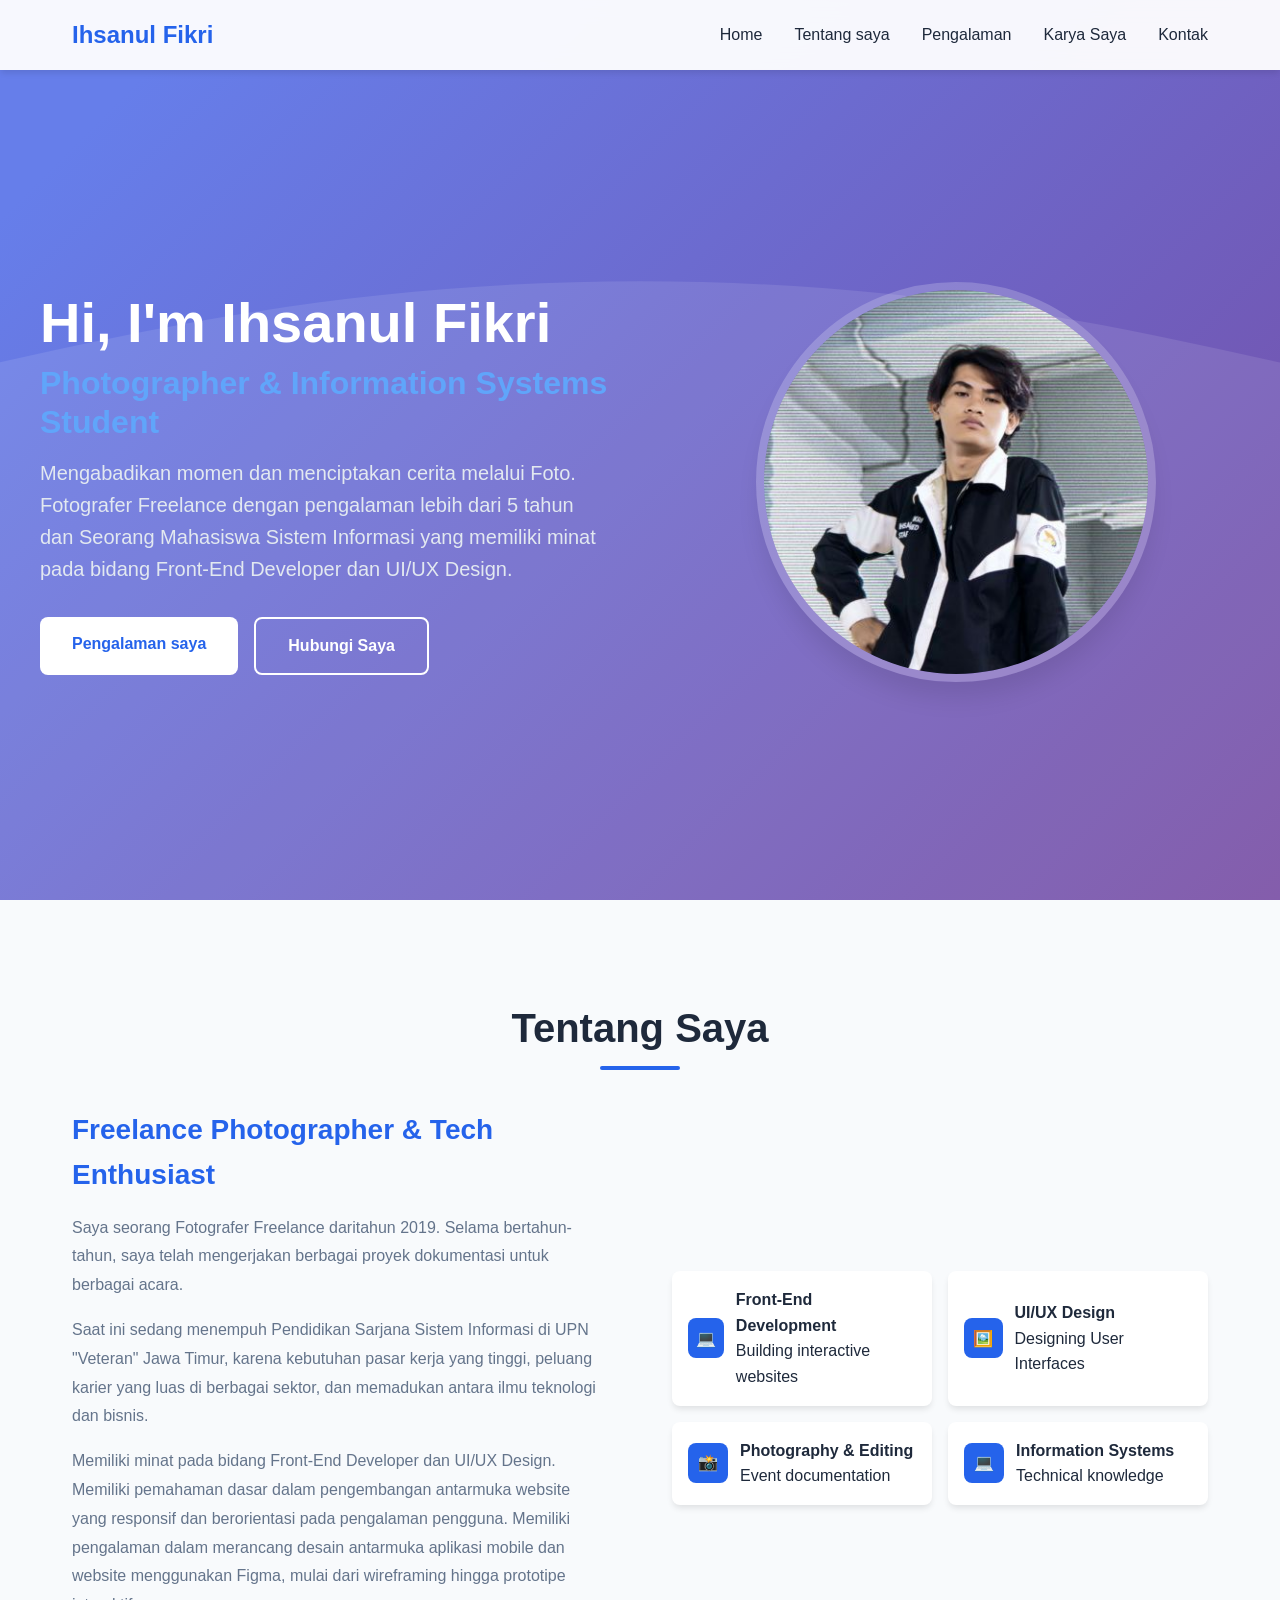
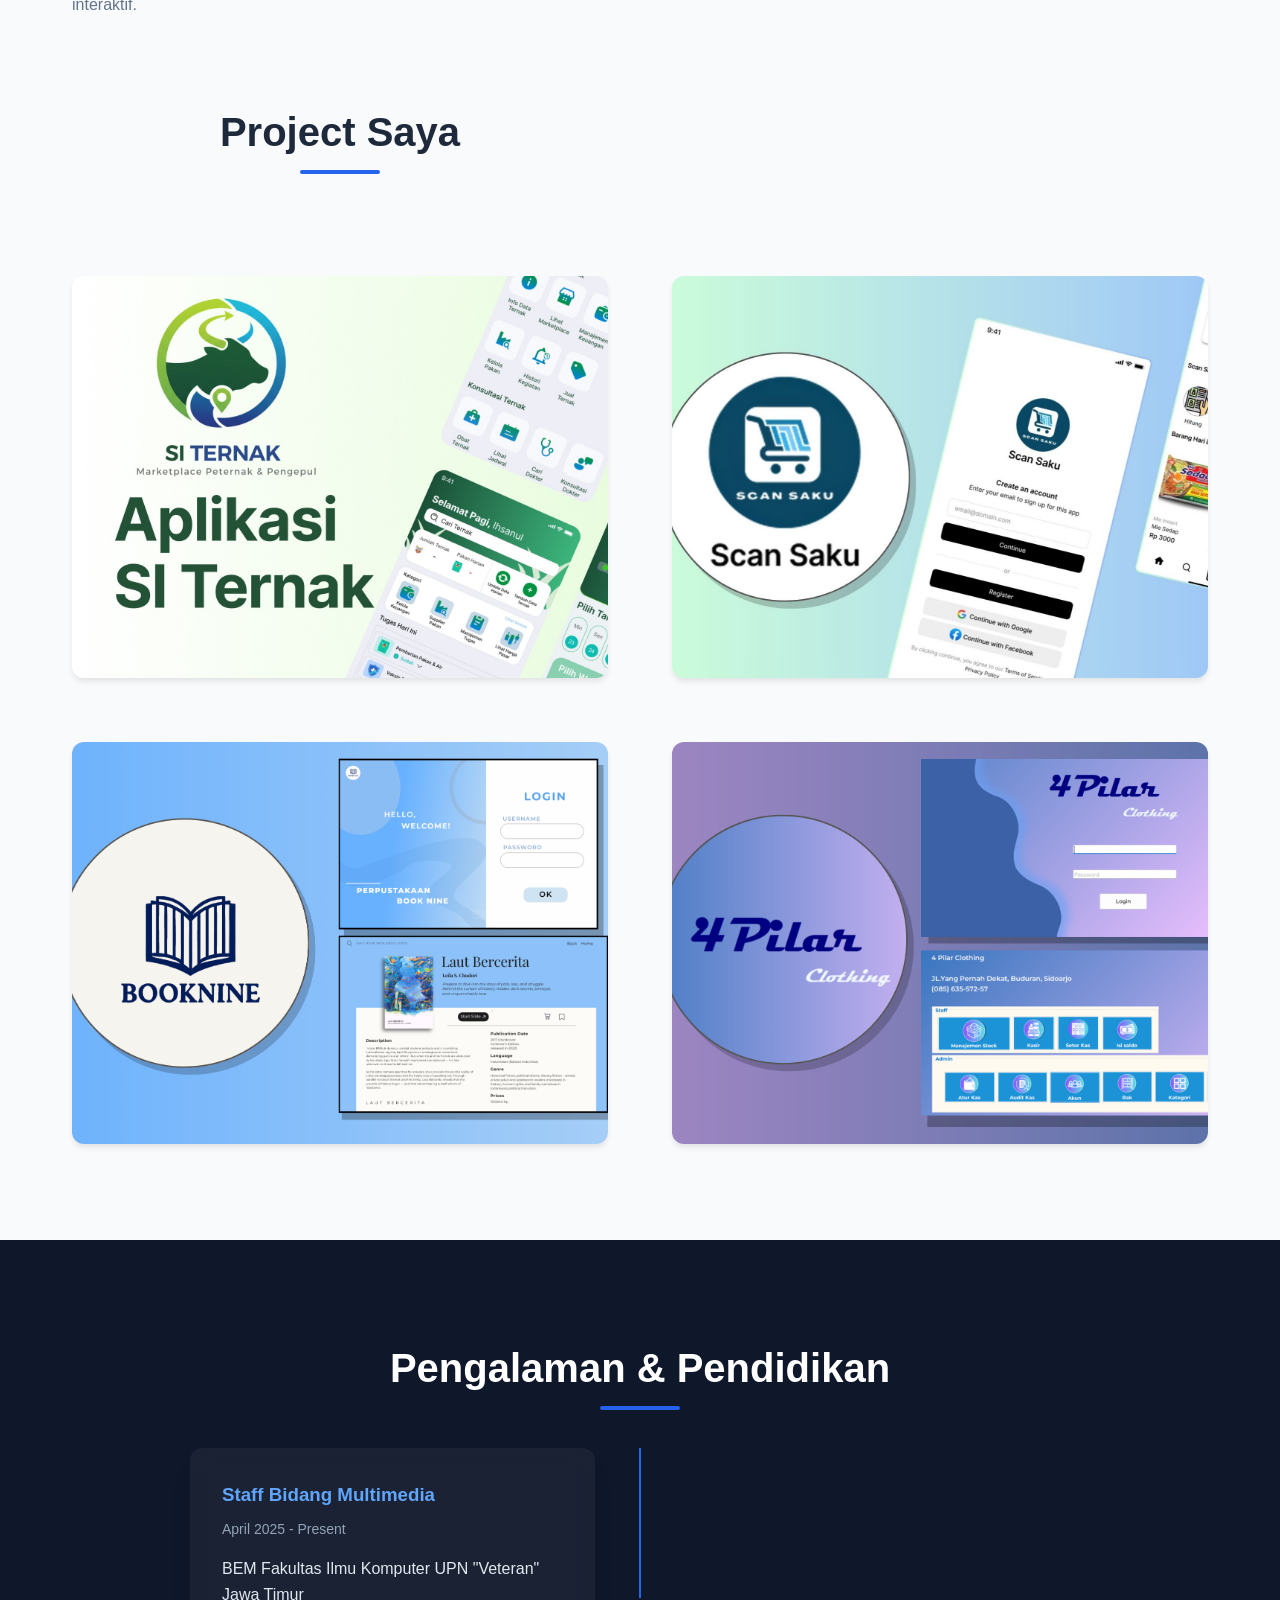
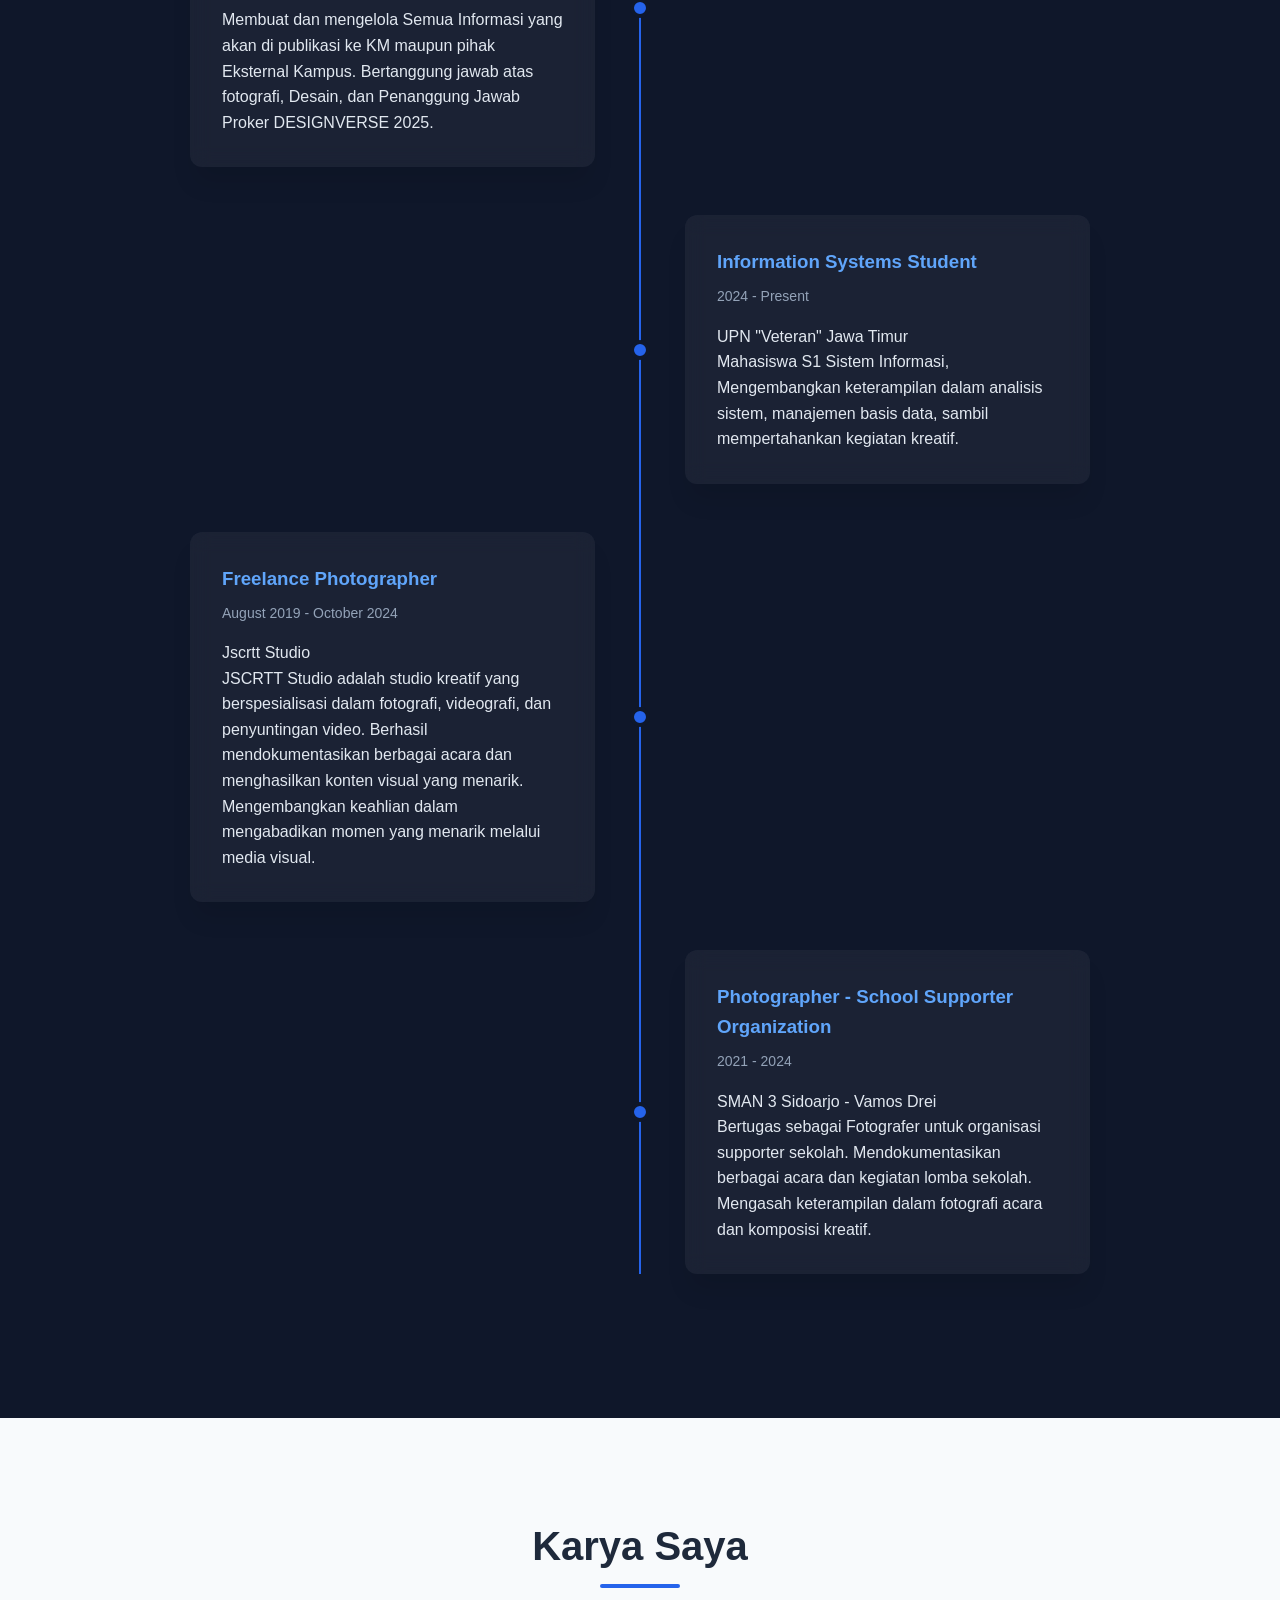
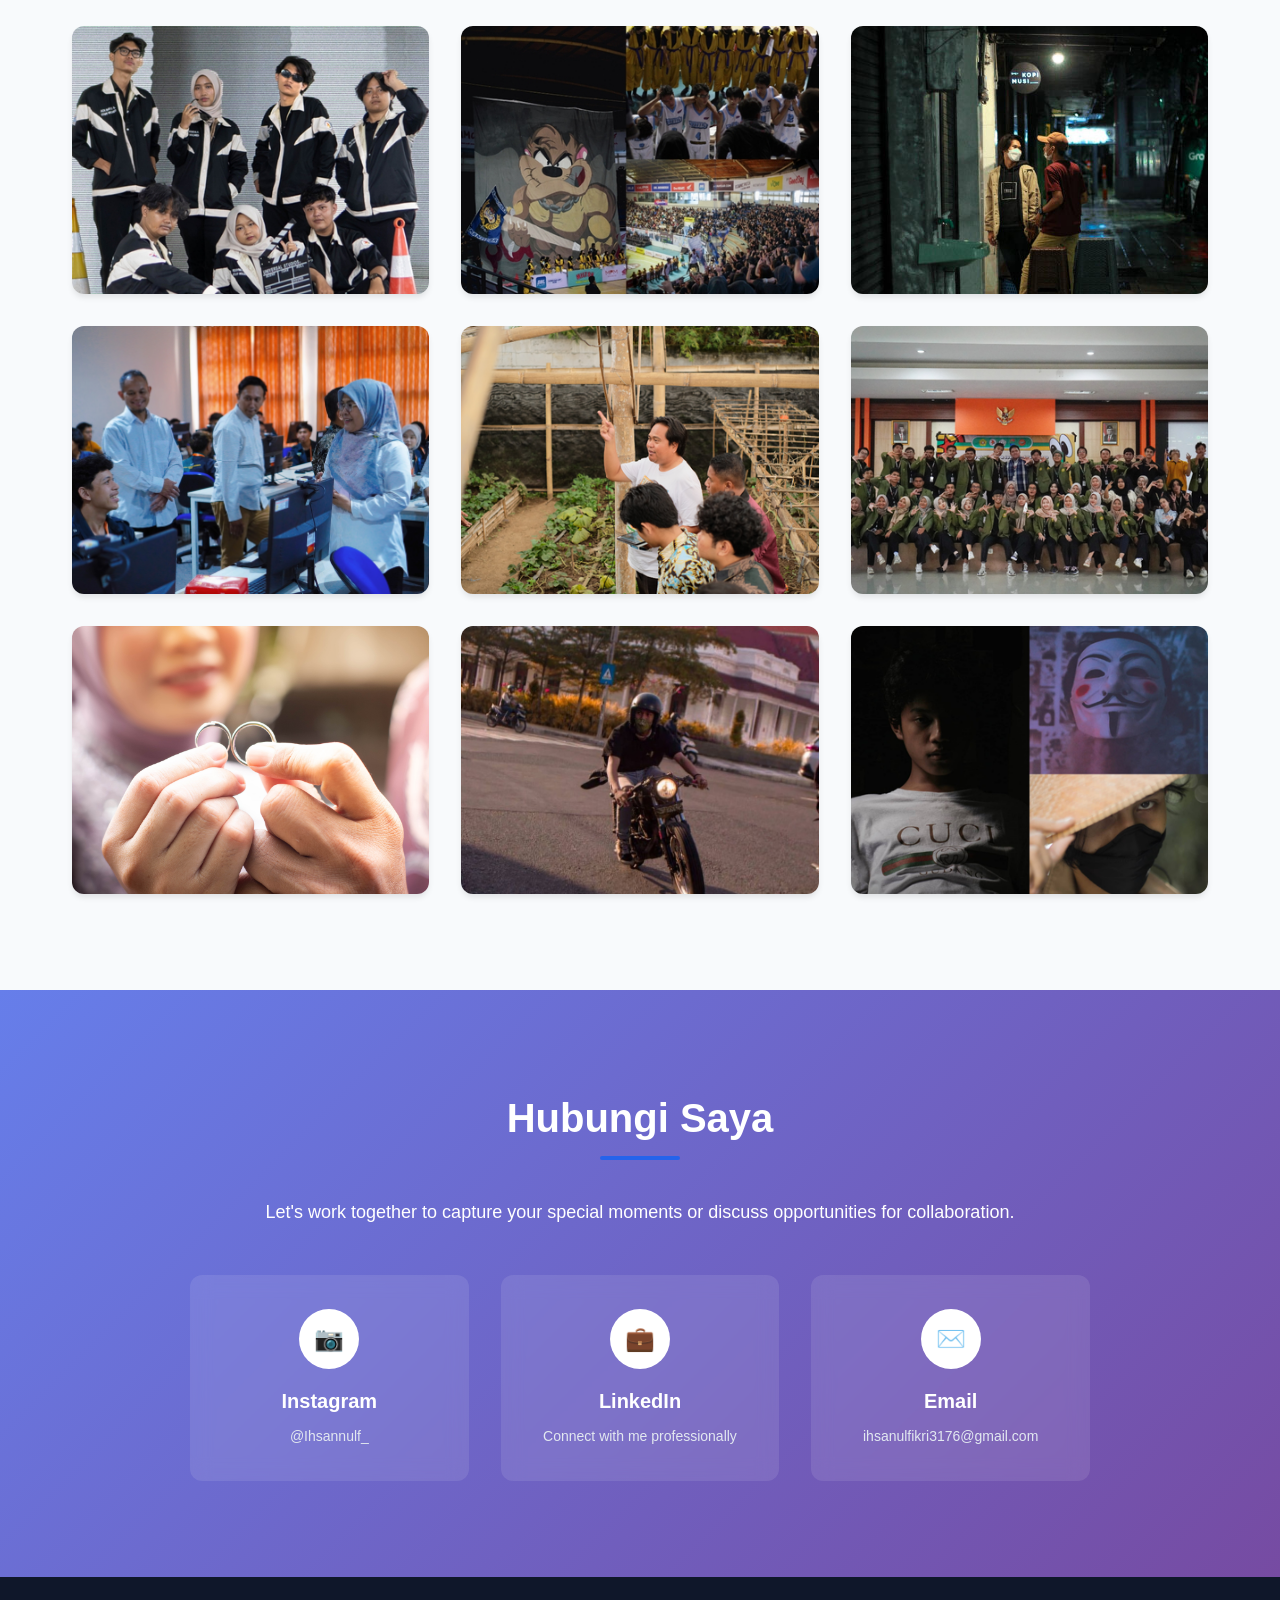
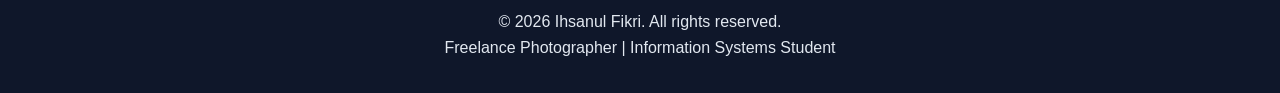
==== commit 0de06c49: "Versi Akhir tanggal 22 februari 2026" ====
--- a/index.html
+++ b/index.html
@@ -18,10 +18,10 @@
         </div>
         <ul class="nav-links" id="navLinks">
           <li><a href="#home">Home</a></li>
-          <li><a href="#about">About</a></li>
-          <li><a href="#experience">Experience</a></li>
-          <li><a href="#portfolio">Pengalaman</a></li>
-          <li><a href="#contact">Contact</a></li>
+          <li><a href="#about">Tentang saya</a></li>
+          <li><a href="#experience">Pengalaman</a></li>
+          <li><a href="#portfolio">Karya Saya</a></li>
+          <li><a href="#contact">Kontak</a></li>
         </ul>
       </div>
     </nav>
@@ -37,7 +37,8 @@
           <p>
             Mengabadikan momen dan menciptakan cerita melalui Foto. Fotografer
             Freelance dengan pengalaman lebih dari 5 tahun dan Seorang Mahasiswa
-            Sistem Informasi
+            Sistem Informasi yang memiliki minat pada bidang Front-End Developer
+            dan UI/UX Design.
           </p>
           <div class="cta-buttons">
             <a href="#portfolio" class="btn btn-primary">Pengalaman saya</a>
@@ -73,99 +74,110 @@
             ilmu teknologi dan bisnis.
           </p>
           <p>
-            Sebagai Staf bidang Multimedia BEM Fakultas Ilmu Komputer, saya
-            aktif berkontribusi dalam membuat konten visual yang menarik untuk
-            keperluan Organisasi maupun Fakultas Ilmu Komputer UPNVJT.
+            Memiliki minat pada bidang Front-End Developer dan UI/UX Design.
+            Memiliki pemahaman dasar dalam pengembangan antarmuka website yang
+            responsif dan berorientasi pada pengalaman pengguna. Memiliki
+            pengalaman dalam merancang desain antarmuka aplikasi mobile dan
+            website menggunakan Figma, mulai dari wireframing hingga prototipe
+            interaktif.
           </p>
         </div>
         <div class="skills">
+          <div class="skill-item">
+            <div class="skill-icon">💻</div>
+            <div>
+              <strong>Front-End Development</strong>
+              <p>Building interactive websites</p>
+            </div>
+          </div>
+          <div class="skill-item">
+            <div class="skill-icon">🖼️</div>
+            <div>
+              <strong>UI/UX Design</strong>
+              <p>Designing User Interfaces</p>
+            </div>
+          </div>
           <div class="skill-item">
             <div class="skill-icon">📸</div>
             <div>
-              <strong>Event Photography</strong>
-              <p>Professional event documentation</p>
-            </div>
-          </div>
-          <div class="skill-item">
-            <div class="skill-icon">🖼️</div>
-            <div>
-              <strong>Designer</strong>
-              <p>Creative video production</p>
-            </div>
-          </div>
-          <div class="skill-item">
-            <div class="skill-icon">✂️</div>
-            <div>
-              <strong>Photo Editing</strong>
-              <p>Post-production expertise</p>
+              <strong>Photography & Editing</strong>
+              <p>Event documentation</p>
             </div>
           </div>
           <div class="skill-item">
             <div class="skill-icon">💻</div>
             <div>
               <strong>Information Systems</strong>
-              <p>Technical knowledge & analysis</p>
-            </div>
-          </div>
-        </div>
-        
+              <p>Technical knowledge</p>
+            </div>
+          </div>
+        </div>
+
         <h2 class="section-title">Project Saya</h2>
         <div class="about-content"></div>
         <!--Foto Foto-->
-        <a href="https://drive.google.com/drive/u/1/folders/18NtLBnQ1QBLh0kte--g5OJAegUnLbmfH" target="_blank">
-         <div class="gallery-item">
-          <img
-            src="Masih Kosong.jpg"
-            alt="Menjadi Staff Bidang Multimedia BEM Fasilkom UPNVJT Peridode 2024/2025"
-          />
-          <div class="gallery-overlay">
-            <h3>MASIH KOSONG</h3>
-          </div>
-        </div>
-        </a>
-
-        <a href="https://drive.google.com/drive/u/1/folders/18NtLBnQ1QBLh0kte--g5OJAegUnLbmfH" target="_blank">
-        <div class="gallery-item">
-          <img
-            src="Masih Kosong.jpg"
-            alt="Menjadi Staff Bidang Multimedia BEM Fasilkom UPNVJT Peridode 2024/2025"
-          />
-          <div class="gallery-overlay">
-            <h3>MASIH KOSONG</h3>
-          </div>
-        </div>
-        </a>
-
-        <a href="https://drive.google.com/drive/u/1/folders/18NtLBnQ1QBLh0kte--g5OJAegUnLbmfH" target="_blank">
-        <div class="gallery-item">
-          <img
-            src="Masih Kosong.jpg"
-            alt="Menjadi Staff Bidang Multimedia BEM Fasilkom UPNVJT Peridode 2024/2025"
-          />
-          <div class="gallery-overlay">
-            <h3>MASIH KOSONG</h3>
-          </div>
-        </div>
-        </a>
-
-        <a href="https://drive.google.com/drive/u/1/folders/18NtLBnQ1QBLh0kte--g5OJAegUnLbmfH" target="_blank">
-         <div class="gallery-item">
-          <img
-            src="Masih Kosong.jpg"
-            alt="Menjadi Staff Bidang Multimedia BEM Fasilkom UPNVJT Peridode 2024/2025"
-          />
-          <div class="gallery-overlay">
-            <h3>MASIH KOSONG</h3>
-          </div>
-        </div>
-        </a>
-
+        <a
+          href="https://www.figma.com/proto/crtxWcekTNbbpV7Nk6T0qz/SI-TERNAK?page-id=9%3A2&node-id=241-23453&p=f&viewport=-72%2C19%2C0.09&t=EPrqRwyAx5OwIc8T-1&scaling=scale-down&content-scaling=fixed&starting-point-node-id=241%3A24352&show-proto-sidebar=1"
+          target="_blank"
+        >
+          <div class="gallery-item">
+            <img
+              src="Aplikasi Si Ternak.jpg"
+              alt="Menjadi Staff Bidang Multimedia BEM Fasilkom UPNVJT Peridode 2024/2025"
+            />
+            <div class="gallery-overlay">
+              <h3>SI TERNAK Prototype</h3>
+            </div>
+          </div>
+        </a>
+
+        <a
+          href="https://www.figma.com/proto/TJI5KTFRpBrttodDGzgMWb/Scan-Saku?page-id=0%3A1&node-id=1-4244&p=f&viewport=872%2C253%2C0.27&t=6IWz8ioplLqLDecV-1&scaling=scale-down&content-scaling=fixed&starting-point-node-id=1%3A4244"
+          target="_blank"
+        >
+          <div class="gallery-item">
+            <img
+              src="Aplikasi Scan saku.jpg"
+              alt="Menjadi Staff Bidang Multimedia BEM Fasilkom UPNVJT Peridode 2024/2025"
+            />
+            <div class="gallery-overlay">
+              <h3>SCAN SAKU Prototype</h3>
+            </div>
+          </div>
+        </a>
+
+        <a
+          href="https://github.com/IhsannulF/TugasAkhir_Bahasa-Pemrograman2"
+          target="_blank"
+        >
+          <div class="gallery-item">
+            <img
+              src="BOOK NINE.png"
+              alt="Menjadi Staff Bidang Multimedia BEM Fasilkom UPNVJT Peridode 2024/2025"
+            />
+            <div class="gallery-overlay">
+              <h3>BOOK NINE</h3>
+            </div>
+          </div>
+        </a>
+
+        <a href="https://github.com/XfindZ-pro/DekstopAppSmt3" target="_blank">
+          <div class="gallery-item">
+            <img
+              src="4 Pilar Clothing.png"
+              alt="Menjadi Staff Bidang Multimedia BEM Fasilkom UPNVJT Peridode 2024/2025"
+            />
+            <div class="gallery-overlay">
+              <h3>4 Pilar Clothing</h3>
+            </div>
+          </div>
+        </a>
       </div>
     </section>
 
     <!-- Experience Section -->
     <section id="experience" class="experience fade-in">
-      <h2 class="section-title">Experience & Education</h2>
+      <h2 class="section-title">Pengalaman & Pendidikan</h2>
       <div class="timeline">
         <div class="timeline-item">
           <div class="timeline-content">
@@ -185,7 +197,7 @@
           <div class="timeline-content">
             <h3>Information Systems Student</h3>
             <div class="date">2024 - Present</div>
-            <p>UPN "Veteran" East Java</p>
+            <p>UPN "Veteran" Jawa Timur</p>
             <p>
               Mahasiswa S1 Sistem Informasi, Mengembangkan keterampilan dalam
               analisis sistem, manajemen basis data, sambil mempertahankan
@@ -229,117 +241,143 @@
 
     <!-- Portfolio Section -->
     <section id="portfolio" class="portfolio fade-in">
-      <h2 class="section-title">Pengalaman saya</h2>
+      <h2 class="section-title">Karya Saya</h2>
       <div class="gallery">
-        <a href="https://drive.google.com/drive/u/1/folders/18NtLBnQ1QBLh0kte--g5OJAegUnLbmfH" target="_blank">
-        <div class="gallery-item">
-          <img
-            src="mulmedall.jpg"
-            alt="Menjadi Staff Bidang Multimedia BEM Fasilkom UPNVJT Peridode 2024/2025"
-          />
-          <div class="gallery-overlay">
-            <h3>BEM Fasilkom UPNVJT</h3>
-          </div>
-        </div>
-        </a>
-
-        <a href="https://drive.google.com/drive/u/1/folders/18NtLBnQ1QBLh0kte--g5OJAegUnLbmfH" target="_blank">
-        <div class="gallery-item">
-          <img
-            src="Sport.jpg"
-            alt="Menjadi Photographer di Organisasi Supporter SMAN 3 Sidoarjo"
-          />
-          <div class="gallery-overlay">
-            <h3>Sports Photography</h3>
-          </div>
-        </div>
-        </a>
-
-        <a href="https://drive.google.com/drive/u/1/folders/18NtLBnQ1QBLh0kte--g5OJAegUnLbmfH" target="_blank">
-        <div class="gallery-item">
-          <img
-            src="Potrait.png"
-            alt="Melakukan Jasa Potrait Photography Dari @JSCRTT Studio"
-          />
-          <div class="gallery-overlay">
-            <h3>Portrait Photography</h3>
-          </div>
-        </div>
-        </a>
-
-        <a href="https://drive.google.com/drive/u/1/folders/18NtLBnQ1QBLh0kte--g5OJAegUnLbmfH" target="_blank">
-        <div class="gallery-item">
-          <img
-            src="ISP.jpg"
-            alt="Menjadi panitia di International Summer Program di UPN 'Veteran' Jawa Timur dengan mendatangkan Mahasiswa International"
-          />
-          <div class="gallery-overlay">
-            <h3>International Summer Program</h3>
-          </div>
-        </div>
-        </a>
-
-        <a href="https://drive.google.com/drive/u/1/folders/18NtLBnQ1QBLh0kte--g5OJAegUnLbmfH" target="_blank">
-        <div class="gallery-item">
-          <img
-            src="Bimtek.png"
-            alt="Menjadi perwakilan pemuda Sidoarjo untuk belajar banyak hal tentang Agrobisnis dan Agroteknologi langsung dari perkebunan yang menerapkan sistem IoT."
-          />
-          <div class="gallery-overlay">
-            <h3>BIMTEK Pemuda DISPORAPAR Sidoarjo</h3>
-          </div>
-        </div>
-        </a>
-
-        <a href="https://drive.google.com/drive/u/1/folders/18NtLBnQ1QBLh0kte--g5OJAegUnLbmfH" target="_blank">
-        <div class="gallery-item">
-          <img
-            src="fasilkomfest.png"
-            alt="Berkesempatan bergabung dengan panitia acara yang diselenggarakan oleh BEM Fakultas Ilmu Komputer UPN 'Veteran' Jawa Timur, yaitu Fasilkom Fest 2024."
-          />
-          <div class="gallery-overlay">
-            <h3>Fasilkom Fest 2024 UPNVJT</h3>
-          </div>
-        </div>
-        </a>
-
-        <a href="https://drive.google.com/drive/u/1/folders/18NtLBnQ1QBLh0kte--g5OJAegUnLbmfH" target="_blank">
-        <div class="gallery-item">
-          <img
-            src="Masih Kosong.jpg"
-            alt="Menjadi Staff Bidang Multimedia BEM Fasilkom UPNVJT Peridode 2024/2025"
-          />
-          <div class="gallery-overlay">
-            <h3>MASIH KOSONG</h3>
-          </div>
-        </div>
-        </a>
-
-        <a href="https://drive.google.com/drive/u/1/folders/18NtLBnQ1QBLh0kte--g5OJAegUnLbmfH" target="_blank">
-        <div class="gallery-item">
-          <div></div>
-          <img
-            src="Masih Kosong.jpg"
-            alt="Menjadi Staff Bidang Multimedia BEM Fasilkom UPNVJT Peridode 2024/2025"
-          />
-          <div class="gallery-overlay">
-            <h3>MASIH KOSONG</h3>
-          </div>
-        </div>
-        </a>
-
-        <a href="https://drive.google.com/drive/u/1/folders/18NtLBnQ1QBLh0kte--g5OJAegUnLbmfH" target="_blank">
-        <div class="gallery-item">
-          <img
-            src="Masih Kosong.jpg"
-            alt="Menjadi Staff Bidang Multimedia BEM Fasilkom UPNVJT Peridode 2024/2025"
-          />
-          <div class="gallery-overlay">
-            <h3>MASIH KOSONG</h3>
-          </div>
-        </div>
-        </a>
-        
+        <a
+          href="https://www.instagram.com/p/DM5EWKjyJ7J/?utm_source=ig_web_button_share_sheet&igsh=MzRlODBiNWFlZA=="
+          target="_blank"
+        >
+          <div class="gallery-item">
+            <img
+              src="mulmedall.jpg"
+              alt="Freelance Photographer | Information Systems Student"
+            />
+            <div class="gallery-overlay">
+              <h3>BEM Fasilkom UPNVJT</h3>
+            </div>
+          </div>
+        </a>
+
+        <a
+          href="https://www.dbl.id/r/20586/vamos-drei-rayakan-20-tahun-dbl-lewat-koreo-3d-ada-ceo-dbl"
+          target="_blank"
+        >
+          <div class="gallery-item">
+            <img
+              src="Sport.jpg"
+              alt="Menjadi Photographer di Organisasi Supporter SMAN 3 Sidoarjo"
+            />
+            <div class="gallery-overlay">
+              <h3>Sports Photography</h3>
+            </div>
+          </div>
+        </a>
+
+        <a
+          href="https://jscrt.carrd.co/?utm_source=ig&utm_medium=social&utm_content=link_in_bio&fbclid=PAZXh0bgNhZW0CMTEAc3J0YwZhcHBfaWQMMjU2MjgxMDQwNTU4AAGncCp5vgqtNZv9Pv9Y3ZYQKrxbnEqn5YJEcwPhnYnu73Vfd8XEQ2YO8LO2th0_aem_ryeh4xQjtfUIZ_ZM0CdkwA"
+          target="_blank"
+        >
+          <div class="gallery-item">
+            <img
+              src="GalleryJSCRTT.jpg"
+              alt="Melakukan Jasa Potrait Photography Dari @JSCRTT Studio"
+            />
+            <div class="gallery-overlay">
+              <h3>Gallery JSCRTT Studio</h3>
+            </div>
+          </div>
+        </a>
+
+        <a
+          href="https://www.linkedin.com/posts/ihsanul-fikri-958774306_saya-berkesempatan-mengikuti-kegiatan-international-activity-7431350112217493504-JLpI?utm_source=share&utm_medium=member_desktop&rcm=ACoAAE4RS1QBLr0-m6nigCz_nTlyxw73gfvLn_c"
+          target="_blank"
+        >
+          <div class="gallery-item">
+            <img
+              src="ISP.jpg"
+              alt="Menjadi panitia di International Summer Program di UPN 'Veteran' Jawa Timur dengan mendatangkan Mahasiswa International"
+            />
+            <div class="gallery-overlay">
+              <h3>International Summer Program</h3>
+            </div>
+          </div>
+        </a>
+
+        <a
+          href="https://www.linkedin.com/posts/ihsanul-fikri-958774306_alhamdulillah-saya-berkesempatan-untuk-ikut-activity-7274421259117993984-SfUG?utm_source=share&utm_medium=member_desktop&rcm=ACoAAE4RS1QBLr0-m6nigCz_nTlyxw73gfvLn_c"
+          target="_blank"
+        >
+          <div class="gallery-item">
+            <img
+              src="Bimtek.png"
+              alt="Menjadi perwakilan pemuda Sidoarjo untuk belajar banyak hal tentang Agrobisnis dan Agroteknologi langsung dari perkebunan yang menerapkan sistem IoT."
+            />
+            <div class="gallery-overlay">
+              <h3>BIMTEK Pemuda DISPORAPAR Sidoarjo</h3>
+            </div>
+          </div>
+        </a>
+
+        <a
+          href="https://www.linkedin.com/posts/ihsanul-fikri-958774306_saya-berkesempatan-bergabung-dengan-panitia-activity-7348785179609419776-0oad?utm_source=share&utm_medium=member_desktop&rcm=ACoAAE4RS1QBLr0-m6nigCz_nTlyxw73gfvLn_c"
+          target="_blank"
+        >
+          <div class="gallery-item">
+            <img
+              src="fasilkomfest.png"
+              alt="Berkesempatan bergabung dengan panitia acara yang diselenggarakan oleh BEM Fakultas Ilmu Komputer UPN 'Veteran' Jawa Timur, yaitu Fasilkom Fest 2024."
+            />
+            <div class="gallery-overlay">
+              <h3>Fasilkom Fest 2024 UPNVJT</h3>
+            </div>
+          </div>
+        </a>
+
+        <a
+          href="https://www.instagram.com/kaestetikphotography/"
+          target="_blank"
+        >
+          <div class="gallery-item">
+            <img
+              src="KAES.jpg"
+              alt="Freelance Photographer | Information Systems Student"
+            />
+            <div class="gallery-overlay">
+              <h3>KAESTETIK PHOTOGRAHPY</h3>
+            </div>
+          </div>
+        </a>
+
+        <a
+          href="https://www.instagram.com/jscrtt?utm_source=ig_web_button_share_sheet&igsh=ZDNlZDc0MzIxNw=="
+          target="_blank"
+        >
+          <div class="gallery-item">
+            <div></div>
+            <img
+              src="Sepeda Jscrtt.jpg"
+              alt="Freelance Photographer | Information Systems Student"
+            />
+            <div class="gallery-overlay">
+              <h3>JSCRTT Studio</h3>
+            </div>
+          </div>
+        </a>
+
+        <a
+          href="https://sites.google.com/view/ihsanul-fikri/work"
+          target="_blank"
+        >
+          <div class="gallery-item">
+            <img
+              src="Potrait.png"
+              alt="Freelance Photographer | Information Systems Student"
+            />
+            <div class="gallery-overlay">
+              <h3>Karya Fotografi</h3>
+            </div>
+          </div>
+        </a>
       </div>
     </section>
 
--- a/style/style.css
+++ b/style/style.css
@@ -221,6 +221,7 @@
 
 .section-title {
   display: flex;
+  flex-direction: column;
   justify-content: center;
   align-items: center;
   text-align: center;
@@ -564,7 +565,9 @@
 .fade-in {
   opacity: 0;
   transform: translateY(30px);
-  transition: opacity 0.6s ease, transform 0.6s ease;
+  transition:
+    opacity 0.6s ease,
+    transform 0.6s ease;
 }
 
 .fade-in.visible {
